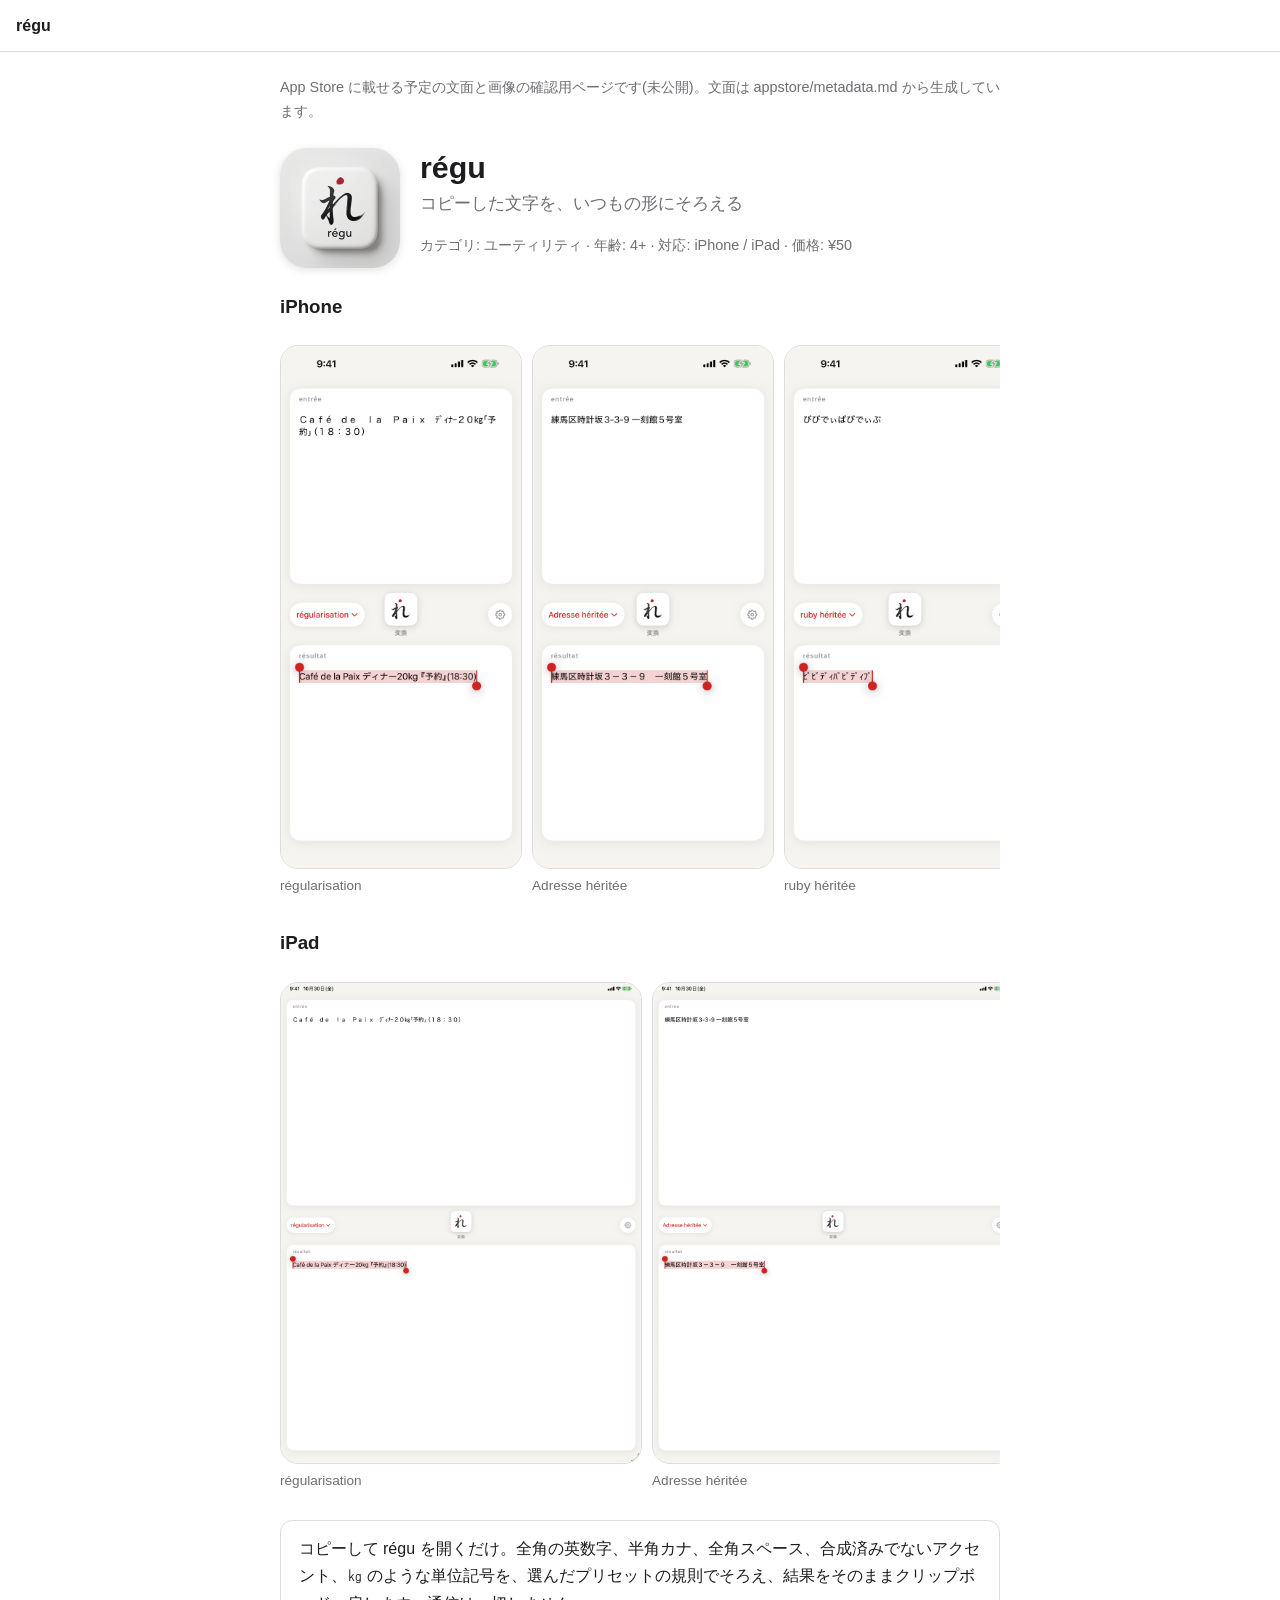
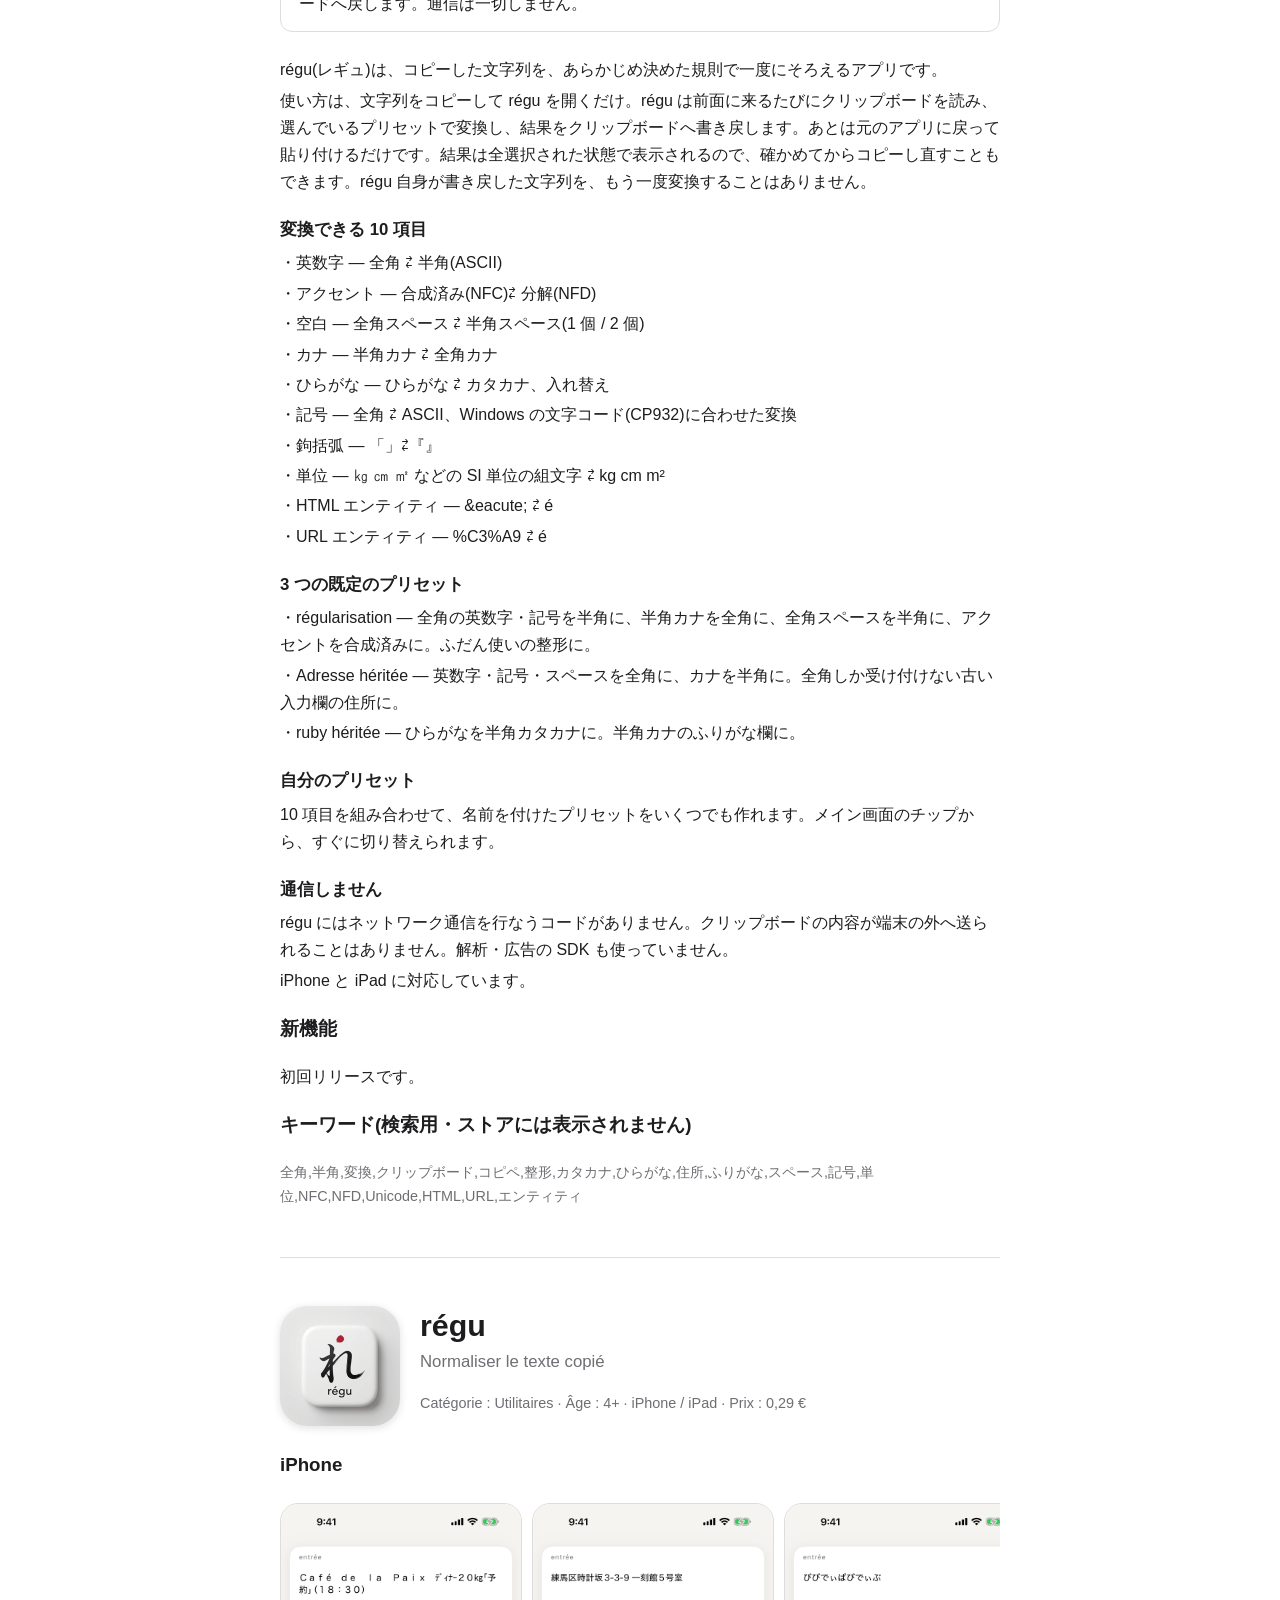
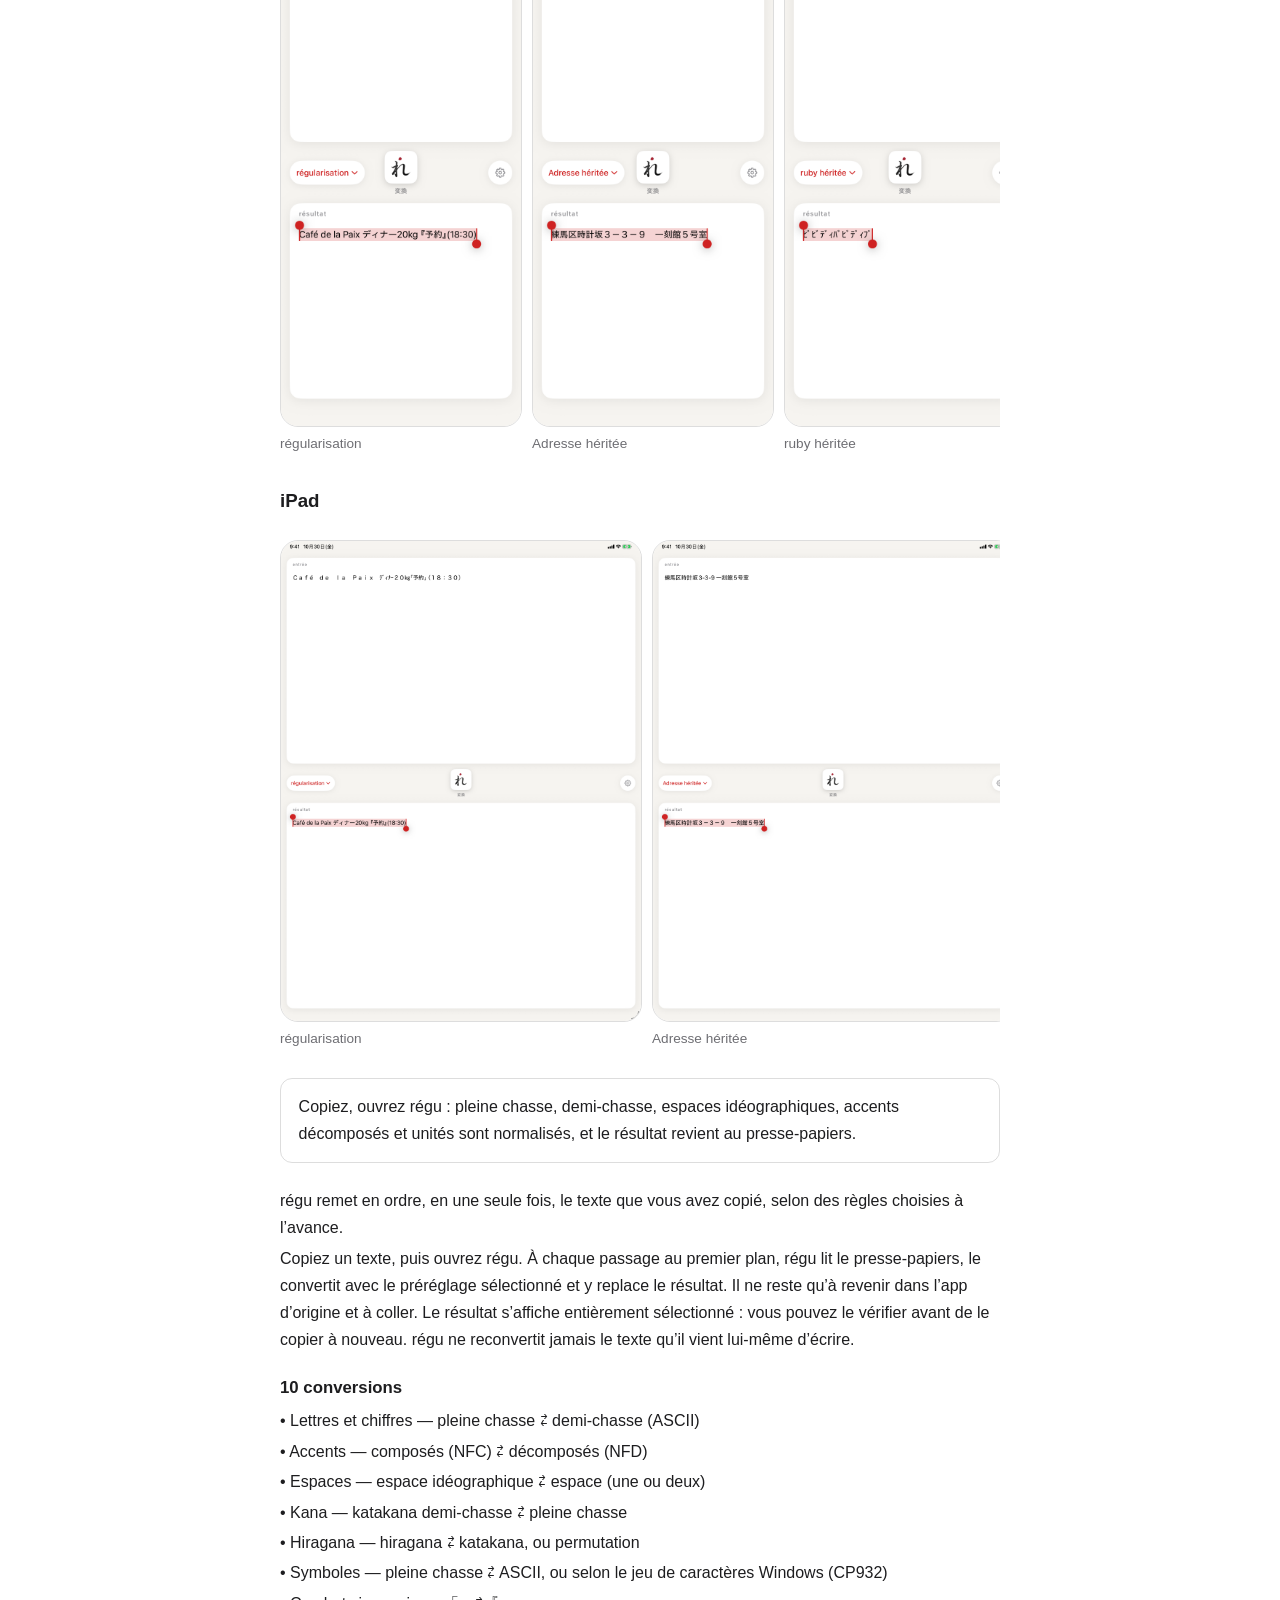
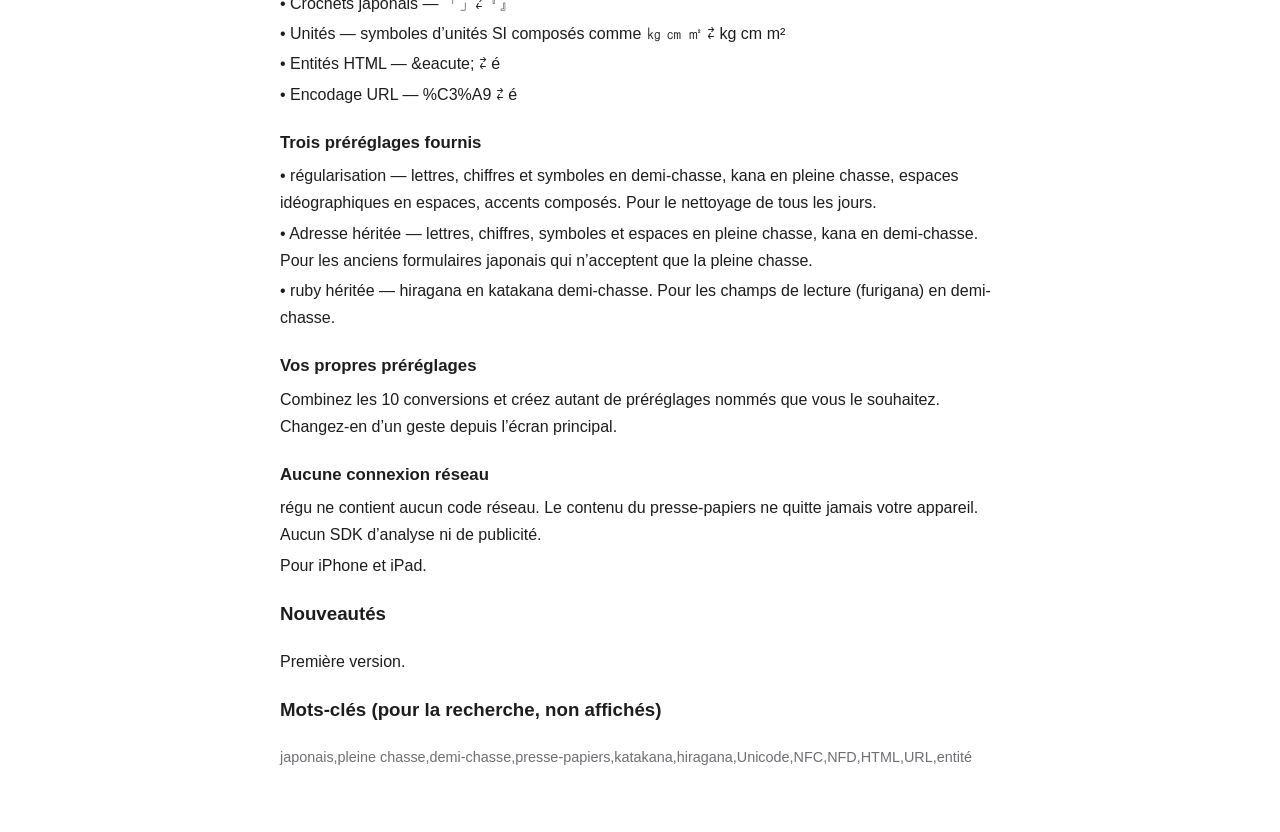
==== docs/store-preview/index.html @ 6fbc9549 "docs(appstore): App Store 提出用の文面・スクリーンショット・サポートとプライバシーのページ・掲載プレビューを足す Co-Authored-By: Claude Opus 5." ====
<!DOCTYPE html>
<html lang="ja">
<head>
<meta charset="utf-8">
<meta name="viewport" content="width=device-width, initial-scale=1">
<meta name="robots" content="noindex">
<title>régu ストア掲載プレビュー</title>
<link rel="stylesheet" href="../site.css">
<style>
  .store-head { display: flex; gap: 20px; align-items: flex-start; margin: 1.5rem 0 1rem; }
  .store-head img { width: 120px; height: 120px; border-radius: 27px; box-shadow: 0 2px 8px rgba(0, 0, 0, .12); flex: none; }
  .store-head h1 { margin: 0; font-size: 1.9rem; line-height: 1.3; }
  .store-head .sub { margin: .2rem 0 0; color: var(--muted); font-size: 1.05rem; }
  .promo { border: 1px solid color-mix(in srgb, var(--fg) 15%, transparent); border-radius: 12px; padding: .9rem 1.1rem; margin: 1rem 0 1.5rem; }
  .gallery { display: flex; gap: 12px; overflow-x: auto; padding: 4px 0 12px; scroll-snap-type: x mandatory; }
  .gallery figure { flex: 0 0 auto; margin: 0; scroll-snap-align: start; }
  .gallery figure.iphone { width: min(62vw, 240px); }
  .gallery figure.ipad { width: min(80vw, 360px); }
  .gallery img { width: 100%; height: auto; border-radius: 18px; border: 1px solid color-mix(in srgb, var(--fg) 15%, transparent); display: block; }
  .gallery figcaption { font-size: .85rem; color: var(--muted); margin-top: .3rem; }
  .desc h3 { margin: 1.3rem 0 .3rem; font-size: 1.05rem; }
  .desc p { margin: .2rem 0; }
  .meta { color: var(--muted); font-size: .9rem; }
</style>
</head>
<body>
<header>régu</header>
<main>
  <p class="meta">App Store に載せる予定の文面と画像の確認用ページです(未公開)。文面は appstore/metadata.md から生成しています。</p>
  <section lang="ja">
  <div class="store-head">
    <img src="icon.png" alt="">
    <div>
      <h1>régu</h1>
      <p class="sub">コピーした文字を、いつもの形にそろえる</p>
      <p class="meta">カテゴリ: ユーティリティ · 年齢: 4+ · 対応: iPhone / iPad · 価格: ¥50</p>
    </div>
  </div>
  <h3>iPhone</h3><div class="gallery"><figure class="iphone"><img src="01-regularisation-iphone.png" alt="régularisation" width="1320" height="2868" loading="lazy"><figcaption>régularisation</figcaption></figure><figure class="iphone"><img src="02-adresse-iphone.png" alt="Adresse héritée" width="1320" height="2868" loading="lazy"><figcaption>Adresse héritée</figcaption></figure><figure class="iphone"><img src="03-ruby-iphone.png" alt="ruby héritée" width="1320" height="2868" loading="lazy"><figcaption>ruby héritée</figcaption></figure><figure class="iphone"><img src="04-presets-iphone.png" alt="プリセットの一覧" width="1320" height="2868" loading="lazy"><figcaption>プリセットの一覧</figcaption></figure><figure class="iphone"><img src="05-editor-iphone.png" alt="プリセットの設定" width="1320" height="2868" loading="lazy"><figcaption>プリセットの設定</figcaption></figure></div>
  <h3>iPad</h3><div class="gallery"><figure class="ipad"><img src="01-regularisation-ipad.png" alt="régularisation" width="2064" height="2752" loading="lazy"><figcaption>régularisation</figcaption></figure><figure class="ipad"><img src="02-adresse-ipad.png" alt="Adresse héritée" width="2064" height="2752" loading="lazy"><figcaption>Adresse héritée</figcaption></figure><figure class="ipad"><img src="03-ruby-ipad.png" alt="ruby héritée" width="2064" height="2752" loading="lazy"><figcaption>ruby héritée</figcaption></figure><figure class="ipad"><img src="04-presets-ipad.png" alt="プリセットの一覧" width="2064" height="2752" loading="lazy"><figcaption>プリセットの一覧</figcaption></figure><figure class="ipad"><img src="05-editor-ipad.png" alt="プリセットの設定" width="2064" height="2752" loading="lazy"><figcaption>プリセットの設定</figcaption></figure></div>
  <div class="promo">コピーして régu を開くだけ。全角の英数字、半角カナ、全角スペース、合成済みでないアクセント、㎏ のような単位記号を、選んだプリセットの規則でそろえ、結果をそのままクリップボードへ戻します。通信は一切しません。</div>
  <div class="desc"><p>régu(レギュ)は、コピーした文字列を、あらかじめ決めた規則で一度にそろえるアプリです。</p><p>使い方は、文字列をコピーして régu を開くだけ。régu は前面に来るたびにクリップボードを読み、選んでいるプリセットで変換し、結果をクリップボードへ書き戻します。あとは元のアプリに戻って貼り付けるだけです。結果は全選択された状態で表示されるので、確かめてからコピーし直すこともできます。régu 自身が書き戻した文字列を、もう一度変換することはありません。</p><h3>変換できる 10 項目</h3><p>・英数字 — 全角 ⇄ 半角(ASCII)</p><p>・アクセント — 合成済み(NFC)⇄ 分解(NFD)</p><p>・空白 — 全角スペース ⇄ 半角スペース(1 個 / 2 個)</p><p>・カナ — 半角カナ ⇄ 全角カナ</p><p>・ひらがな — ひらがな ⇄ カタカナ、入れ替え</p><p>・記号 — 全角 ⇄ ASCII、Windows の文字コード(CP932)に合わせた変換</p><p>・鉤括弧 — 「」⇄『』</p><p>・単位 — ㎏ ㎝ ㎡ などの SI 単位の組文字 ⇄ kg cm m²</p><p>・HTML エンティティ — &amp;eacute; ⇄ é</p><p>・URL エンティティ — %C3%A9 ⇄ é</p><h3>3 つの既定のプリセット</h3><p>・régularisation — 全角の英数字・記号を半角に、半角カナを全角に、全角スペースを半角に、アクセントを合成済みに。ふだん使いの整形に。</p><p>・Adresse héritée — 英数字・記号・スペースを全角に、カナを半角に。全角しか受け付けない古い入力欄の住所に。</p><p>・ruby héritée — ひらがなを半角カタカナに。半角カナのふりがな欄に。</p><h3>自分のプリセット</h3><p>10 項目を組み合わせて、名前を付けたプリセットをいくつでも作れます。メイン画面のチップから、すぐに切り替えられます。</p><h3>通信しません</h3><p>régu にはネットワーク通信を行なうコードがありません。クリップボードの内容が端末の外へ送られることはありません。解析・広告の SDK も使っていません。</p><p>iPhone と iPad に対応しています。</p></div>
  <h3>新機能</h3>
  <p>初回リリースです。</p>
  <h3>キーワード(検索用・ストアには表示されません)</h3>
  <p class="meta">全角,半角,変換,クリップボード,コピペ,整形,カタカナ,ひらがな,住所,ふりがな,スペース,記号,単位,NFC,NFD,Unicode,HTML,URL,エンティティ</p>
</section>
  <hr>
  <section lang="fr">
  <div class="store-head">
    <img src="icon.png" alt="">
    <div>
      <h1>régu</h1>
      <p class="sub">Normaliser le texte copié</p>
      <p class="meta">Catégorie : Utilitaires · Âge : 4+ · iPhone / iPad · Prix : 0,29 €</p>
    </div>
  </div>
  <h3>iPhone</h3><div class="gallery"><figure class="iphone"><img src="01-regularisation-iphone.png" alt="régularisation" width="1320" height="2868" loading="lazy"><figcaption>régularisation</figcaption></figure><figure class="iphone"><img src="02-adresse-iphone.png" alt="Adresse héritée" width="1320" height="2868" loading="lazy"><figcaption>Adresse héritée</figcaption></figure><figure class="iphone"><img src="03-ruby-iphone.png" alt="ruby héritée" width="1320" height="2868" loading="lazy"><figcaption>ruby héritée</figcaption></figure><figure class="iphone"><img src="04-presets-iphone.png" alt="Liste des préréglages" width="1320" height="2868" loading="lazy"><figcaption>Liste des préréglages</figcaption></figure><figure class="iphone"><img src="05-editor-iphone.png" alt="Réglages d’un préréglage" width="1320" height="2868" loading="lazy"><figcaption>Réglages d’un préréglage</figcaption></figure></div>
  <h3>iPad</h3><div class="gallery"><figure class="ipad"><img src="01-regularisation-ipad.png" alt="régularisation" width="2064" height="2752" loading="lazy"><figcaption>régularisation</figcaption></figure><figure class="ipad"><img src="02-adresse-ipad.png" alt="Adresse héritée" width="2064" height="2752" loading="lazy"><figcaption>Adresse héritée</figcaption></figure><figure class="ipad"><img src="03-ruby-ipad.png" alt="ruby héritée" width="2064" height="2752" loading="lazy"><figcaption>ruby héritée</figcaption></figure><figure class="ipad"><img src="04-presets-ipad.png" alt="Liste des préréglages" width="2064" height="2752" loading="lazy"><figcaption>Liste des préréglages</figcaption></figure><figure class="ipad"><img src="05-editor-ipad.png" alt="Réglages d’un préréglage" width="2064" height="2752" loading="lazy"><figcaption>Réglages d’un préréglage</figcaption></figure></div>
  <div class="promo">Copiez, ouvrez régu : pleine chasse, demi-chasse, espaces idéographiques, accents décomposés et unités sont normalisés, et le résultat revient au presse-papiers.</div>
  <div class="desc"><p>régu remet en ordre, en une seule fois, le texte que vous avez copié, selon des règles choisies à l’avance.</p><p>Copiez un texte, puis ouvrez régu. À chaque passage au premier plan, régu lit le presse-papiers, le convertit avec le préréglage sélectionné et y replace le résultat. Il ne reste qu’à revenir dans l’app d’origine et à coller. Le résultat s’affiche entièrement sélectionné : vous pouvez le vérifier avant de le copier à nouveau. régu ne reconvertit jamais le texte qu’il vient lui-même d’écrire.</p><h3>10 conversions</h3><p>• Lettres et chiffres — pleine chasse ⇄ demi-chasse (ASCII)</p><p>• Accents — composés (NFC) ⇄ décomposés (NFD)</p><p>• Espaces — espace idéographique ⇄ espace (une ou deux)</p><p>• Kana — katakana demi-chasse ⇄ pleine chasse</p><p>• Hiragana — hiragana ⇄ katakana, ou permutation</p><p>• Symboles — pleine chasse ⇄ ASCII, ou selon le jeu de caractères Windows (CP932)</p><p>• Crochets japonais — 「」⇄『』</p><p>• Unités — symboles d’unités SI composés comme ㎏ ㎝ ㎡ ⇄ kg cm m²</p><p>• Entités HTML — &amp;eacute; ⇄ é</p><p>• Encodage URL — %C3%A9 ⇄ é</p><h3>Trois préréglages fournis</h3><p>• régularisation — lettres, chiffres et symboles en demi-chasse, kana en pleine chasse, espaces idéographiques en espaces, accents composés. Pour le nettoyage de tous les jours.</p><p>• Adresse héritée — lettres, chiffres, symboles et espaces en pleine chasse, kana en demi-chasse. Pour les anciens formulaires japonais qui n’acceptent que la pleine chasse.</p><p>• ruby héritée — hiragana en katakana demi-chasse. Pour les champs de lecture (furigana) en demi-chasse.</p><h3>Vos propres préréglages</h3><p>Combinez les 10 conversions et créez autant de préréglages nommés que vous le souhaitez. Changez-en d’un geste depuis l’écran principal.</p><h3>Aucune connexion réseau</h3><p>régu ne contient aucun code réseau. Le contenu du presse-papiers ne quitte jamais votre appareil. Aucun SDK d’analyse ni de publicité.</p><p>Pour iPhone et iPad.</p></div>
  <h3>Nouveautés</h3>
  <p>Première version.</p>
  <h3>Mots-clés (pour la recherche, non affichés)</h3>
  <p class="meta">japonais,pleine chasse,demi-chasse,presse-papiers,katakana,hiragana,Unicode,NFC,NFD,HTML,URL,entité</p>
</section>
</main>
</body>
</html>
---- docs/site.css ----
:root {
  color-scheme: light dark;
  --fg: #1d1d1f;
  --bg: #ffffff;
  --muted: #6e6e73;
  --link: #0066cc;
}
@media (prefers-color-scheme: dark) {
  :root {
    --fg: #f5f5f7;
    --bg: #1c1c1e;
    --muted: #a1a1a6;
    --link: #4da3ff;
  }
}
body {
  margin: 0;
  background: var(--bg);
  color: var(--fg);
  font: 16px/1.7 -apple-system, BlinkMacSystemFont, "Hiragino Sans", sans-serif;
}
header {
  padding: 12px 16px;
  border-bottom: 1px solid color-mix(in srgb, var(--fg) 15%, transparent);
  font-weight: 600;
}
main {
  max-width: 720px;
  margin: 0 auto;
  padding: 8px 16px 48px;
}
a {
  color: var(--link);
}
h1 {
  font-size: 1.6em;
}
h2 {
  font-size: 1.15em;
  margin-top: 1.6em;
}
dt {
  font-weight: 600;
}
dd {
  margin: 0 0 1em;
}
hr {
  margin: 48px 0;
  border: none;
  border-top: 1px solid color-mix(in srgb, var(--fg) 15%, transparent);
}
.date {
  color: var(--muted);
}
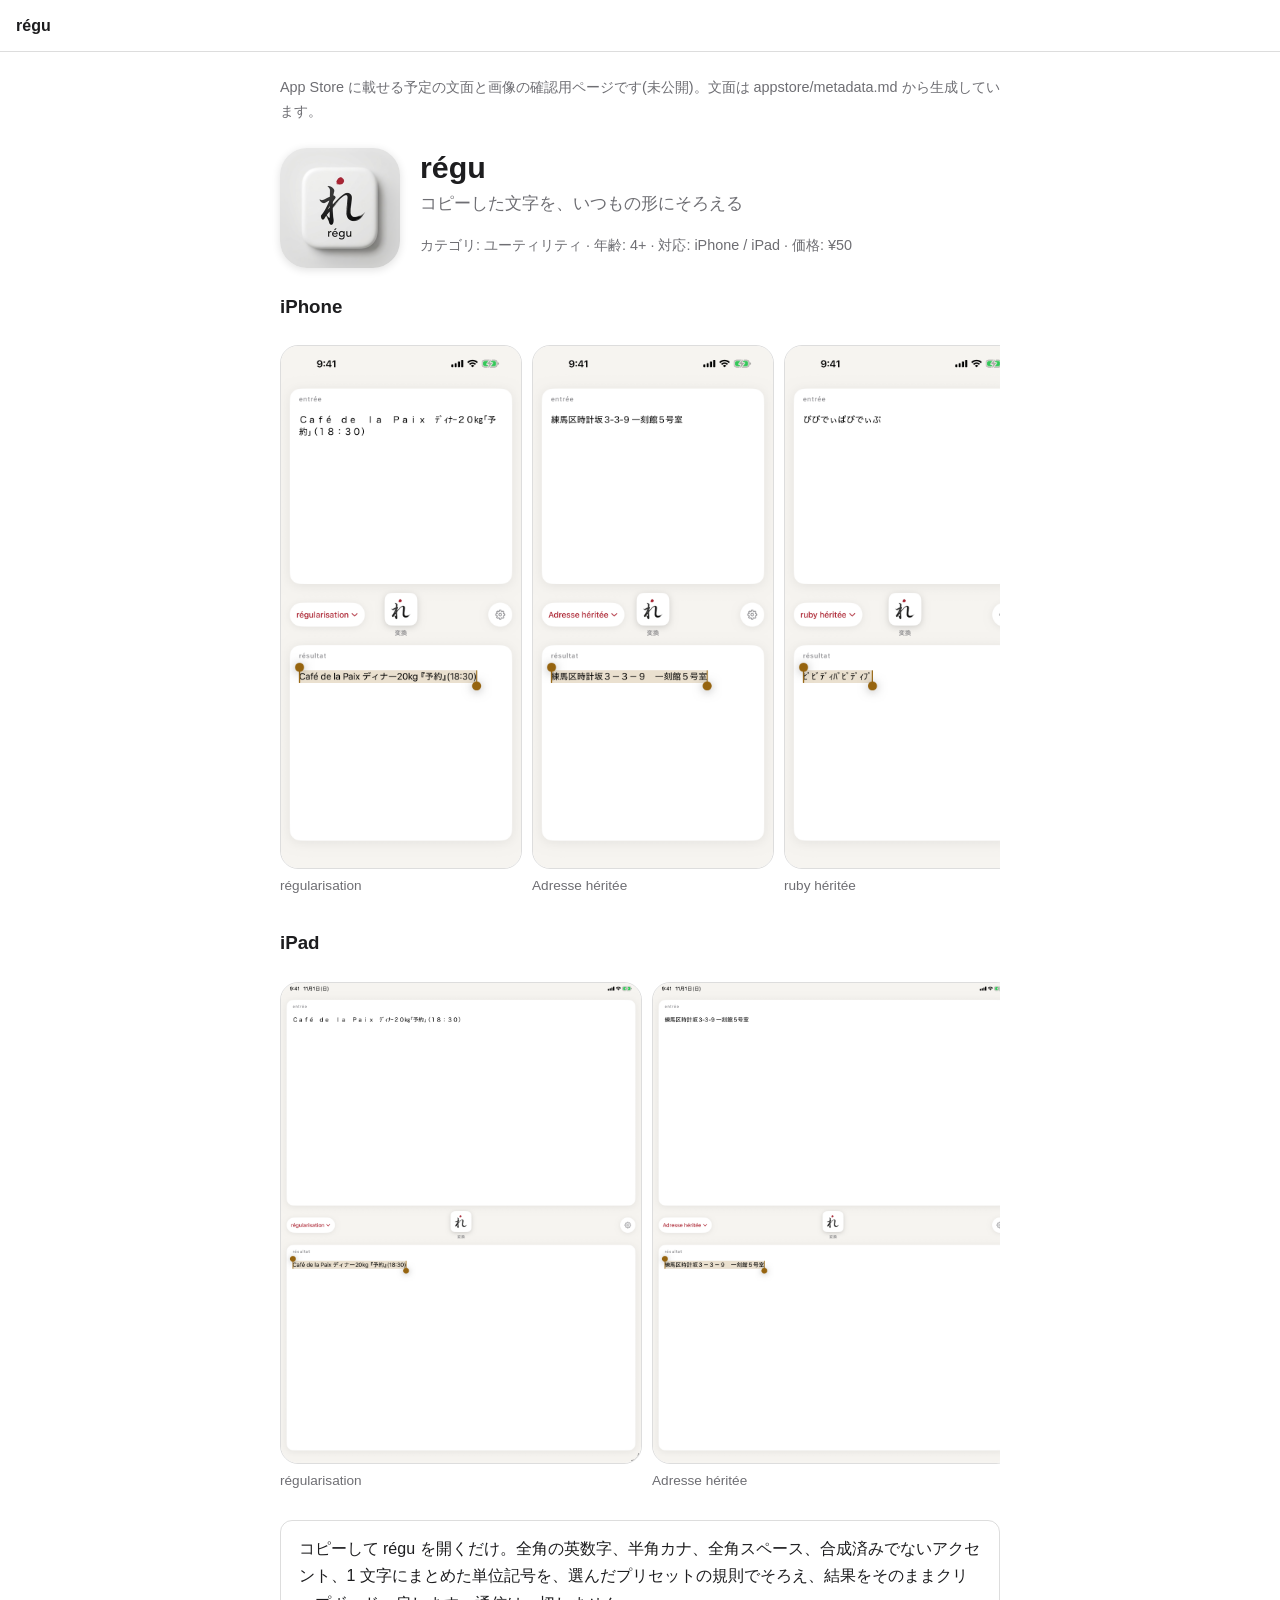
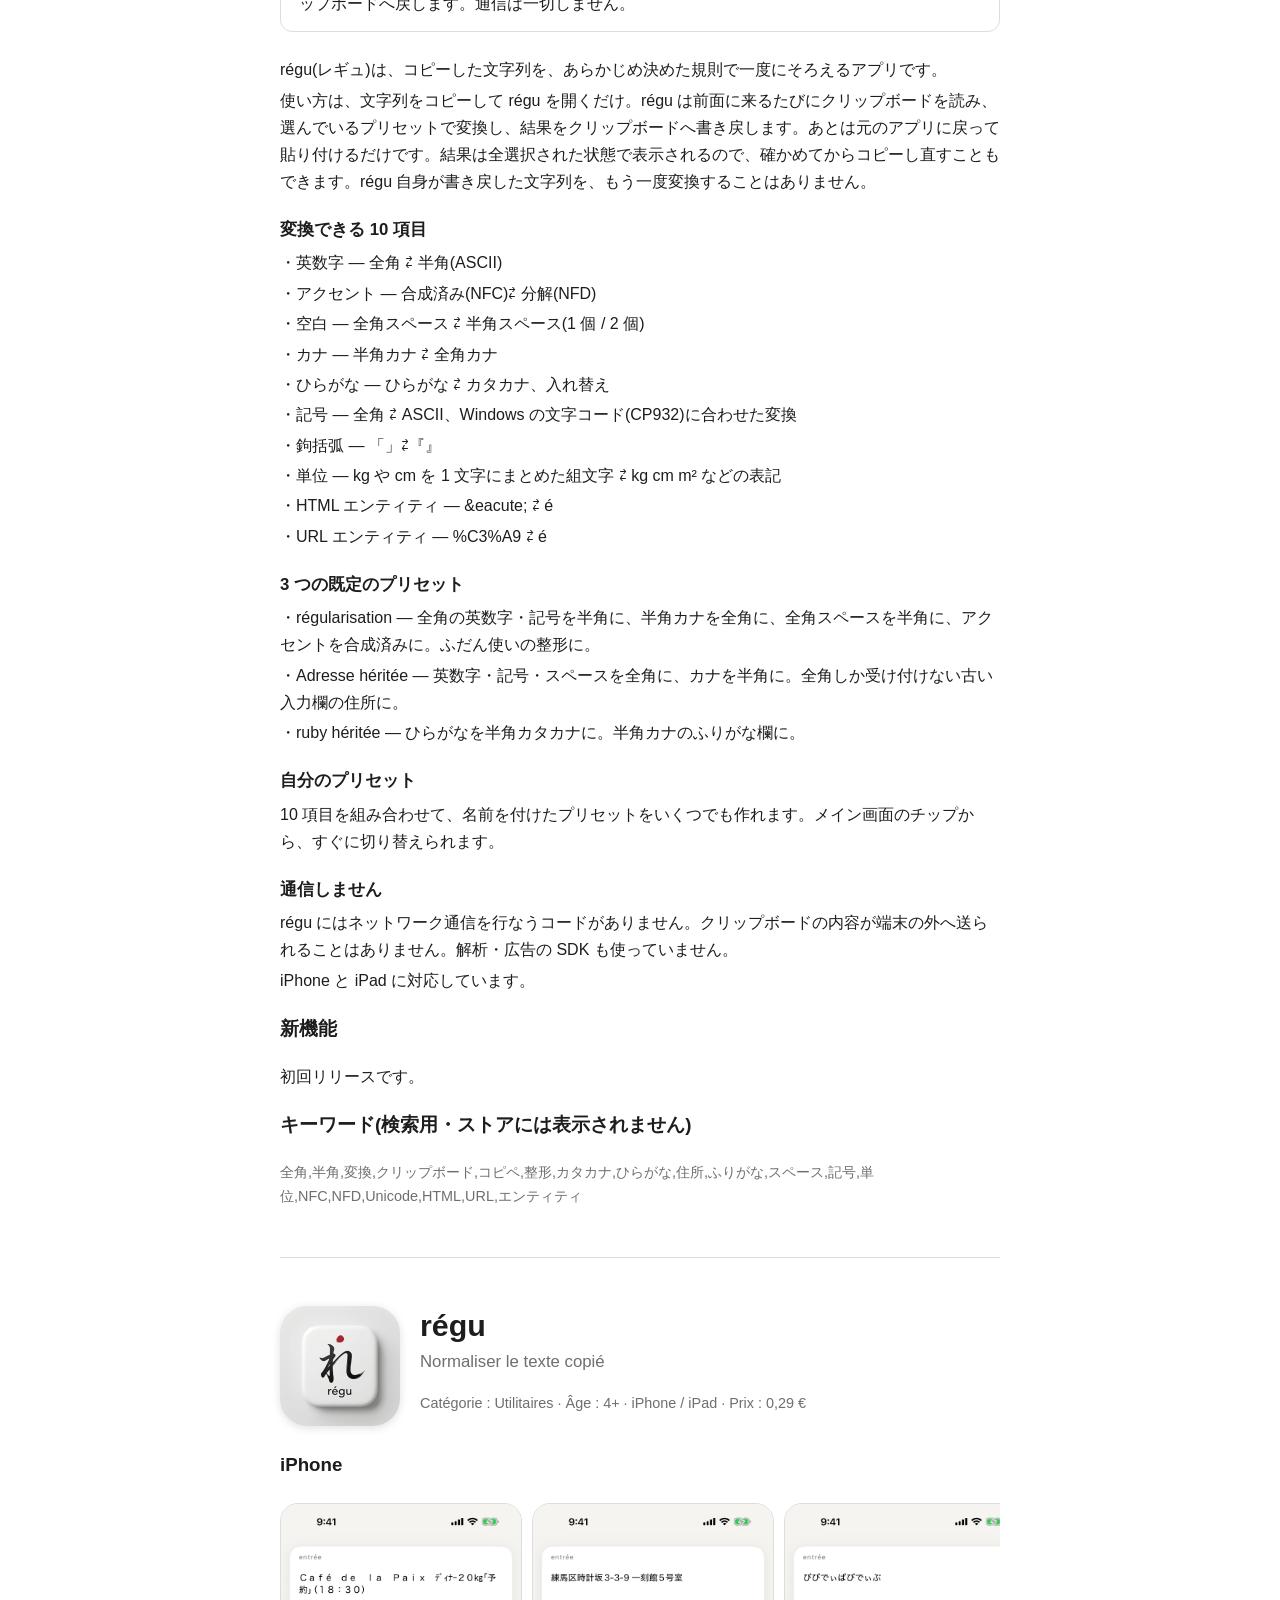
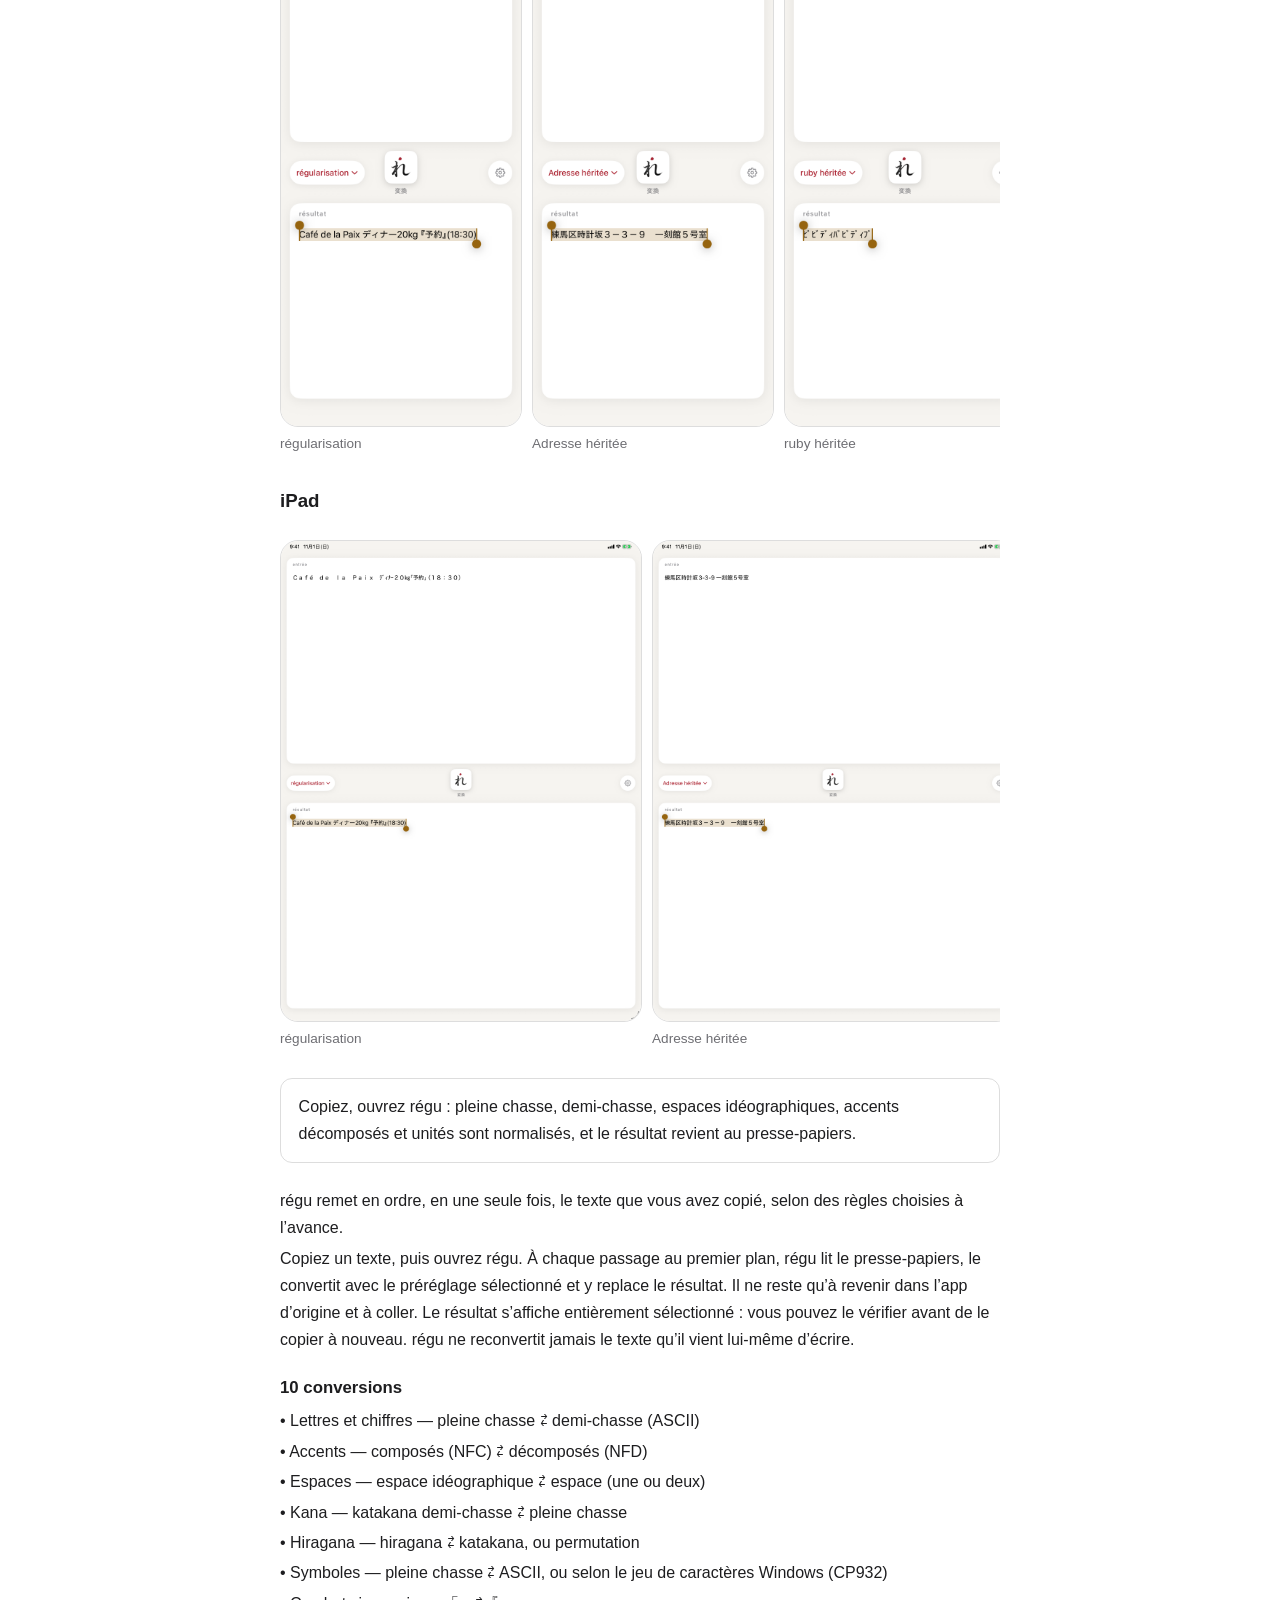
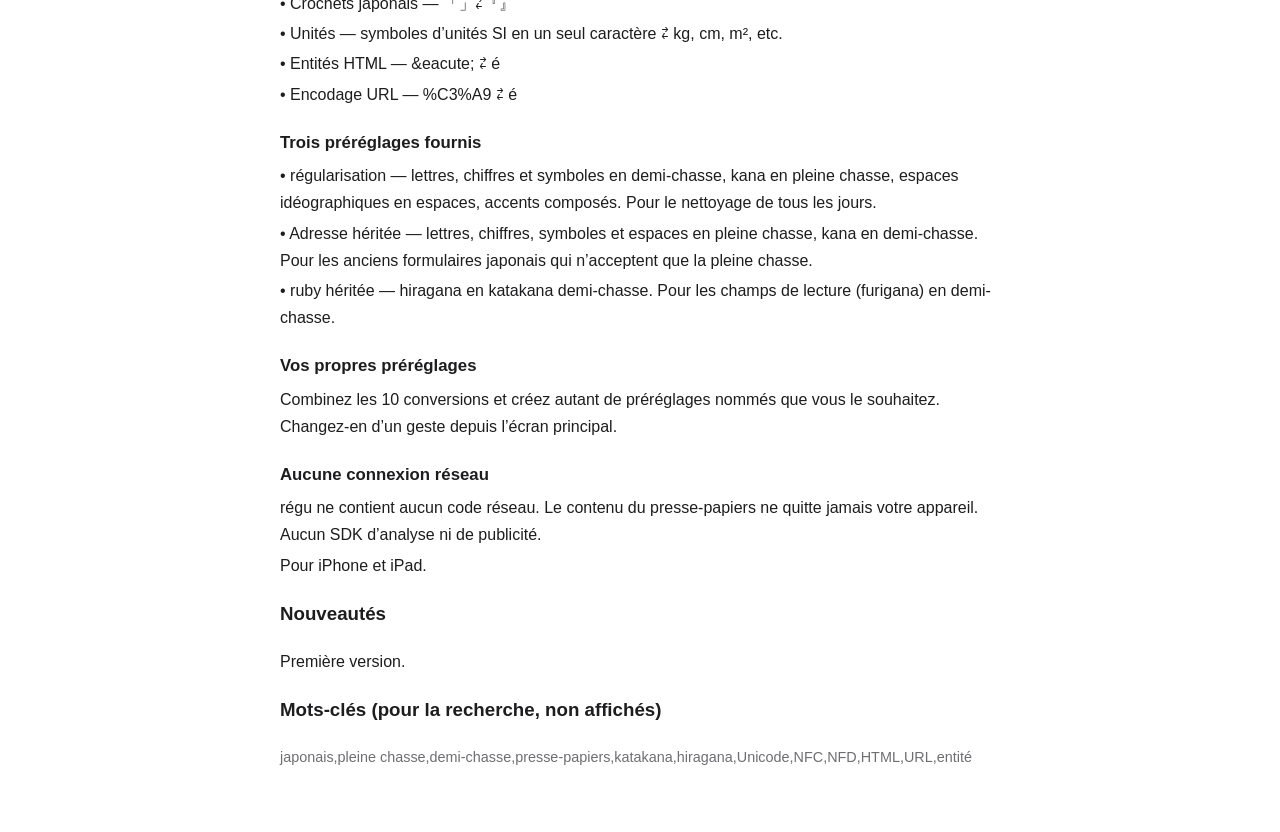
==== commit cd75c2cd: "docs(appstore): スクリーンショットを新しい色と「ここにcoller」で撮り直し、ストア掲載プレビューを作り直す Co-Authored-By: Claude Opus 5.5 <nor" ====
--- a/docs/store-preview/index.html
+++ b/docs/store-preview/index.html
@@ -38,8 +38,8 @@
   </div>
   <h3>iPhone</h3><div class="gallery"><figure class="iphone"><img src="01-regularisation-iphone.png" alt="régularisation" width="1320" height="2868" loading="lazy"><figcaption>régularisation</figcaption></figure><figure class="iphone"><img src="02-adresse-iphone.png" alt="Adresse héritée" width="1320" height="2868" loading="lazy"><figcaption>Adresse héritée</figcaption></figure><figure class="iphone"><img src="03-ruby-iphone.png" alt="ruby héritée" width="1320" height="2868" loading="lazy"><figcaption>ruby héritée</figcaption></figure><figure class="iphone"><img src="04-presets-iphone.png" alt="プリセットの一覧" width="1320" height="2868" loading="lazy"><figcaption>プリセットの一覧</figcaption></figure><figure class="iphone"><img src="05-editor-iphone.png" alt="プリセットの設定" width="1320" height="2868" loading="lazy"><figcaption>プリセットの設定</figcaption></figure></div>
   <h3>iPad</h3><div class="gallery"><figure class="ipad"><img src="01-regularisation-ipad.png" alt="régularisation" width="2064" height="2752" loading="lazy"><figcaption>régularisation</figcaption></figure><figure class="ipad"><img src="02-adresse-ipad.png" alt="Adresse héritée" width="2064" height="2752" loading="lazy"><figcaption>Adresse héritée</figcaption></figure><figure class="ipad"><img src="03-ruby-ipad.png" alt="ruby héritée" width="2064" height="2752" loading="lazy"><figcaption>ruby héritée</figcaption></figure><figure class="ipad"><img src="04-presets-ipad.png" alt="プリセットの一覧" width="2064" height="2752" loading="lazy"><figcaption>プリセットの一覧</figcaption></figure><figure class="ipad"><img src="05-editor-ipad.png" alt="プリセットの設定" width="2064" height="2752" loading="lazy"><figcaption>プリセットの設定</figcaption></figure></div>
-  <div class="promo">コピーして régu を開くだけ。全角の英数字、半角カナ、全角スペース、合成済みでないアクセント、㎏ のような単位記号を、選んだプリセットの規則でそろえ、結果をそのままクリップボードへ戻します。通信は一切しません。</div>
-  <div class="desc"><p>régu(レギュ)は、コピーした文字列を、あらかじめ決めた規則で一度にそろえるアプリです。</p><p>使い方は、文字列をコピーして régu を開くだけ。régu は前面に来るたびにクリップボードを読み、選んでいるプリセットで変換し、結果をクリップボードへ書き戻します。あとは元のアプリに戻って貼り付けるだけです。結果は全選択された状態で表示されるので、確かめてからコピーし直すこともできます。régu 自身が書き戻した文字列を、もう一度変換することはありません。</p><h3>変換できる 10 項目</h3><p>・英数字 — 全角 ⇄ 半角(ASCII)</p><p>・アクセント — 合成済み(NFC)⇄ 分解(NFD)</p><p>・空白 — 全角スペース ⇄ 半角スペース(1 個 / 2 個)</p><p>・カナ — 半角カナ ⇄ 全角カナ</p><p>・ひらがな — ひらがな ⇄ カタカナ、入れ替え</p><p>・記号 — 全角 ⇄ ASCII、Windows の文字コード(CP932)に合わせた変換</p><p>・鉤括弧 — 「」⇄『』</p><p>・単位 — ㎏ ㎝ ㎡ などの SI 単位の組文字 ⇄ kg cm m²</p><p>・HTML エンティティ — &amp;eacute; ⇄ é</p><p>・URL エンティティ — %C3%A9 ⇄ é</p><h3>3 つの既定のプリセット</h3><p>・régularisation — 全角の英数字・記号を半角に、半角カナを全角に、全角スペースを半角に、アクセントを合成済みに。ふだん使いの整形に。</p><p>・Adresse héritée — 英数字・記号・スペースを全角に、カナを半角に。全角しか受け付けない古い入力欄の住所に。</p><p>・ruby héritée — ひらがなを半角カタカナに。半角カナのふりがな欄に。</p><h3>自分のプリセット</h3><p>10 項目を組み合わせて、名前を付けたプリセットをいくつでも作れます。メイン画面のチップから、すぐに切り替えられます。</p><h3>通信しません</h3><p>régu にはネットワーク通信を行なうコードがありません。クリップボードの内容が端末の外へ送られることはありません。解析・広告の SDK も使っていません。</p><p>iPhone と iPad に対応しています。</p></div>
+  <div class="promo">コピーして régu を開くだけ。全角の英数字、半角カナ、全角スペース、合成済みでないアクセント、1 文字にまとめた単位記号を、選んだプリセットの規則でそろえ、結果をそのままクリップボードへ戻します。通信は一切しません。</div>
+  <div class="desc"><p>régu(レギュ)は、コピーした文字列を、あらかじめ決めた規則で一度にそろえるアプリです。</p><p>使い方は、文字列をコピーして régu を開くだけ。régu は前面に来るたびにクリップボードを読み、選んでいるプリセットで変換し、結果をクリップボードへ書き戻します。あとは元のアプリに戻って貼り付けるだけです。結果は全選択された状態で表示されるので、確かめてからコピーし直すこともできます。régu 自身が書き戻した文字列を、もう一度変換することはありません。</p><h3>変換できる 10 項目</h3><p>・英数字 — 全角 ⇄ 半角(ASCII)</p><p>・アクセント — 合成済み(NFC)⇄ 分解(NFD)</p><p>・空白 — 全角スペース ⇄ 半角スペース(1 個 / 2 個)</p><p>・カナ — 半角カナ ⇄ 全角カナ</p><p>・ひらがな — ひらがな ⇄ カタカナ、入れ替え</p><p>・記号 — 全角 ⇄ ASCII、Windows の文字コード(CP932)に合わせた変換</p><p>・鉤括弧 — 「」⇄『』</p><p>・単位 — kg や cm を 1 文字にまとめた組文字 ⇄ kg cm m² などの表記</p><p>・HTML エンティティ — &amp;eacute; ⇄ é</p><p>・URL エンティティ — %C3%A9 ⇄ é</p><h3>3 つの既定のプリセット</h3><p>・régularisation — 全角の英数字・記号を半角に、半角カナを全角に、全角スペースを半角に、アクセントを合成済みに。ふだん使いの整形に。</p><p>・Adresse héritée — 英数字・記号・スペースを全角に、カナを半角に。全角しか受け付けない古い入力欄の住所に。</p><p>・ruby héritée — ひらがなを半角カタカナに。半角カナのふりがな欄に。</p><h3>自分のプリセット</h3><p>10 項目を組み合わせて、名前を付けたプリセットをいくつでも作れます。メイン画面のチップから、すぐに切り替えられます。</p><h3>通信しません</h3><p>régu にはネットワーク通信を行なうコードがありません。クリップボードの内容が端末の外へ送られることはありません。解析・広告の SDK も使っていません。</p><p>iPhone と iPad に対応しています。</p></div>
   <h3>新機能</h3>
   <p>初回リリースです。</p>
   <h3>キーワード(検索用・ストアには表示されません)</h3>
@@ -58,7 +58,7 @@
   <h3>iPhone</h3><div class="gallery"><figure class="iphone"><img src="01-regularisation-iphone.png" alt="régularisation" width="1320" height="2868" loading="lazy"><figcaption>régularisation</figcaption></figure><figure class="iphone"><img src="02-adresse-iphone.png" alt="Adresse héritée" width="1320" height="2868" loading="lazy"><figcaption>Adresse héritée</figcaption></figure><figure class="iphone"><img src="03-ruby-iphone.png" alt="ruby héritée" width="1320" height="2868" loading="lazy"><figcaption>ruby héritée</figcaption></figure><figure class="iphone"><img src="04-presets-iphone.png" alt="Liste des préréglages" width="1320" height="2868" loading="lazy"><figcaption>Liste des préréglages</figcaption></figure><figure class="iphone"><img src="05-editor-iphone.png" alt="Réglages d’un préréglage" width="1320" height="2868" loading="lazy"><figcaption>Réglages d’un préréglage</figcaption></figure></div>
   <h3>iPad</h3><div class="gallery"><figure class="ipad"><img src="01-regularisation-ipad.png" alt="régularisation" width="2064" height="2752" loading="lazy"><figcaption>régularisation</figcaption></figure><figure class="ipad"><img src="02-adresse-ipad.png" alt="Adresse héritée" width="2064" height="2752" loading="lazy"><figcaption>Adresse héritée</figcaption></figure><figure class="ipad"><img src="03-ruby-ipad.png" alt="ruby héritée" width="2064" height="2752" loading="lazy"><figcaption>ruby héritée</figcaption></figure><figure class="ipad"><img src="04-presets-ipad.png" alt="Liste des préréglages" width="2064" height="2752" loading="lazy"><figcaption>Liste des préréglages</figcaption></figure><figure class="ipad"><img src="05-editor-ipad.png" alt="Réglages d’un préréglage" width="2064" height="2752" loading="lazy"><figcaption>Réglages d’un préréglage</figcaption></figure></div>
   <div class="promo">Copiez, ouvrez régu : pleine chasse, demi-chasse, espaces idéographiques, accents décomposés et unités sont normalisés, et le résultat revient au presse-papiers.</div>
-  <div class="desc"><p>régu remet en ordre, en une seule fois, le texte que vous avez copié, selon des règles choisies à l’avance.</p><p>Copiez un texte, puis ouvrez régu. À chaque passage au premier plan, régu lit le presse-papiers, le convertit avec le préréglage sélectionné et y replace le résultat. Il ne reste qu’à revenir dans l’app d’origine et à coller. Le résultat s’affiche entièrement sélectionné : vous pouvez le vérifier avant de le copier à nouveau. régu ne reconvertit jamais le texte qu’il vient lui-même d’écrire.</p><h3>10 conversions</h3><p>• Lettres et chiffres — pleine chasse ⇄ demi-chasse (ASCII)</p><p>• Accents — composés (NFC) ⇄ décomposés (NFD)</p><p>• Espaces — espace idéographique ⇄ espace (une ou deux)</p><p>• Kana — katakana demi-chasse ⇄ pleine chasse</p><p>• Hiragana — hiragana ⇄ katakana, ou permutation</p><p>• Symboles — pleine chasse ⇄ ASCII, ou selon le jeu de caractères Windows (CP932)</p><p>• Crochets japonais — 「」⇄『』</p><p>• Unités — symboles d’unités SI composés comme ㎏ ㎝ ㎡ ⇄ kg cm m²</p><p>• Entités HTML — &amp;eacute; ⇄ é</p><p>• Encodage URL — %C3%A9 ⇄ é</p><h3>Trois préréglages fournis</h3><p>• régularisation — lettres, chiffres et symboles en demi-chasse, kana en pleine chasse, espaces idéographiques en espaces, accents composés. Pour le nettoyage de tous les jours.</p><p>• Adresse héritée — lettres, chiffres, symboles et espaces en pleine chasse, kana en demi-chasse. Pour les anciens formulaires japonais qui n’acceptent que la pleine chasse.</p><p>• ruby héritée — hiragana en katakana demi-chasse. Pour les champs de lecture (furigana) en demi-chasse.</p><h3>Vos propres préréglages</h3><p>Combinez les 10 conversions et créez autant de préréglages nommés que vous le souhaitez. Changez-en d’un geste depuis l’écran principal.</p><h3>Aucune connexion réseau</h3><p>régu ne contient aucun code réseau. Le contenu du presse-papiers ne quitte jamais votre appareil. Aucun SDK d’analyse ni de publicité.</p><p>Pour iPhone et iPad.</p></div>
+  <div class="desc"><p>régu remet en ordre, en une seule fois, le texte que vous avez copié, selon des règles choisies à l’avance.</p><p>Copiez un texte, puis ouvrez régu. À chaque passage au premier plan, régu lit le presse-papiers, le convertit avec le préréglage sélectionné et y replace le résultat. Il ne reste qu’à revenir dans l’app d’origine et à coller. Le résultat s’affiche entièrement sélectionné : vous pouvez le vérifier avant de le copier à nouveau. régu ne reconvertit jamais le texte qu’il vient lui-même d’écrire.</p><h3>10 conversions</h3><p>• Lettres et chiffres — pleine chasse ⇄ demi-chasse (ASCII)</p><p>• Accents — composés (NFC) ⇄ décomposés (NFD)</p><p>• Espaces — espace idéographique ⇄ espace (une ou deux)</p><p>• Kana — katakana demi-chasse ⇄ pleine chasse</p><p>• Hiragana — hiragana ⇄ katakana, ou permutation</p><p>• Symboles — pleine chasse ⇄ ASCII, ou selon le jeu de caractères Windows (CP932)</p><p>• Crochets japonais — 「」⇄『』</p><p>• Unités — symboles d’unités SI en un seul caractère ⇄ kg, cm, m², etc.</p><p>• Entités HTML — &amp;eacute; ⇄ é</p><p>• Encodage URL — %C3%A9 ⇄ é</p><h3>Trois préréglages fournis</h3><p>• régularisation — lettres, chiffres et symboles en demi-chasse, kana en pleine chasse, espaces idéographiques en espaces, accents composés. Pour le nettoyage de tous les jours.</p><p>• Adresse héritée — lettres, chiffres, symboles et espaces en pleine chasse, kana en demi-chasse. Pour les anciens formulaires japonais qui n’acceptent que la pleine chasse.</p><p>• ruby héritée — hiragana en katakana demi-chasse. Pour les champs de lecture (furigana) en demi-chasse.</p><h3>Vos propres préréglages</h3><p>Combinez les 10 conversions et créez autant de préréglages nommés que vous le souhaitez. Changez-en d’un geste depuis l’écran principal.</p><h3>Aucune connexion réseau</h3><p>régu ne contient aucun code réseau. Le contenu du presse-papiers ne quitte jamais votre appareil. Aucun SDK d’analyse ni de publicité.</p><p>Pour iPhone et iPad.</p></div>
   <h3>Nouveautés</h3>
   <p>Première version.</p>
   <h3>Mots-clés (pour la recherche, non affichés)</h3>
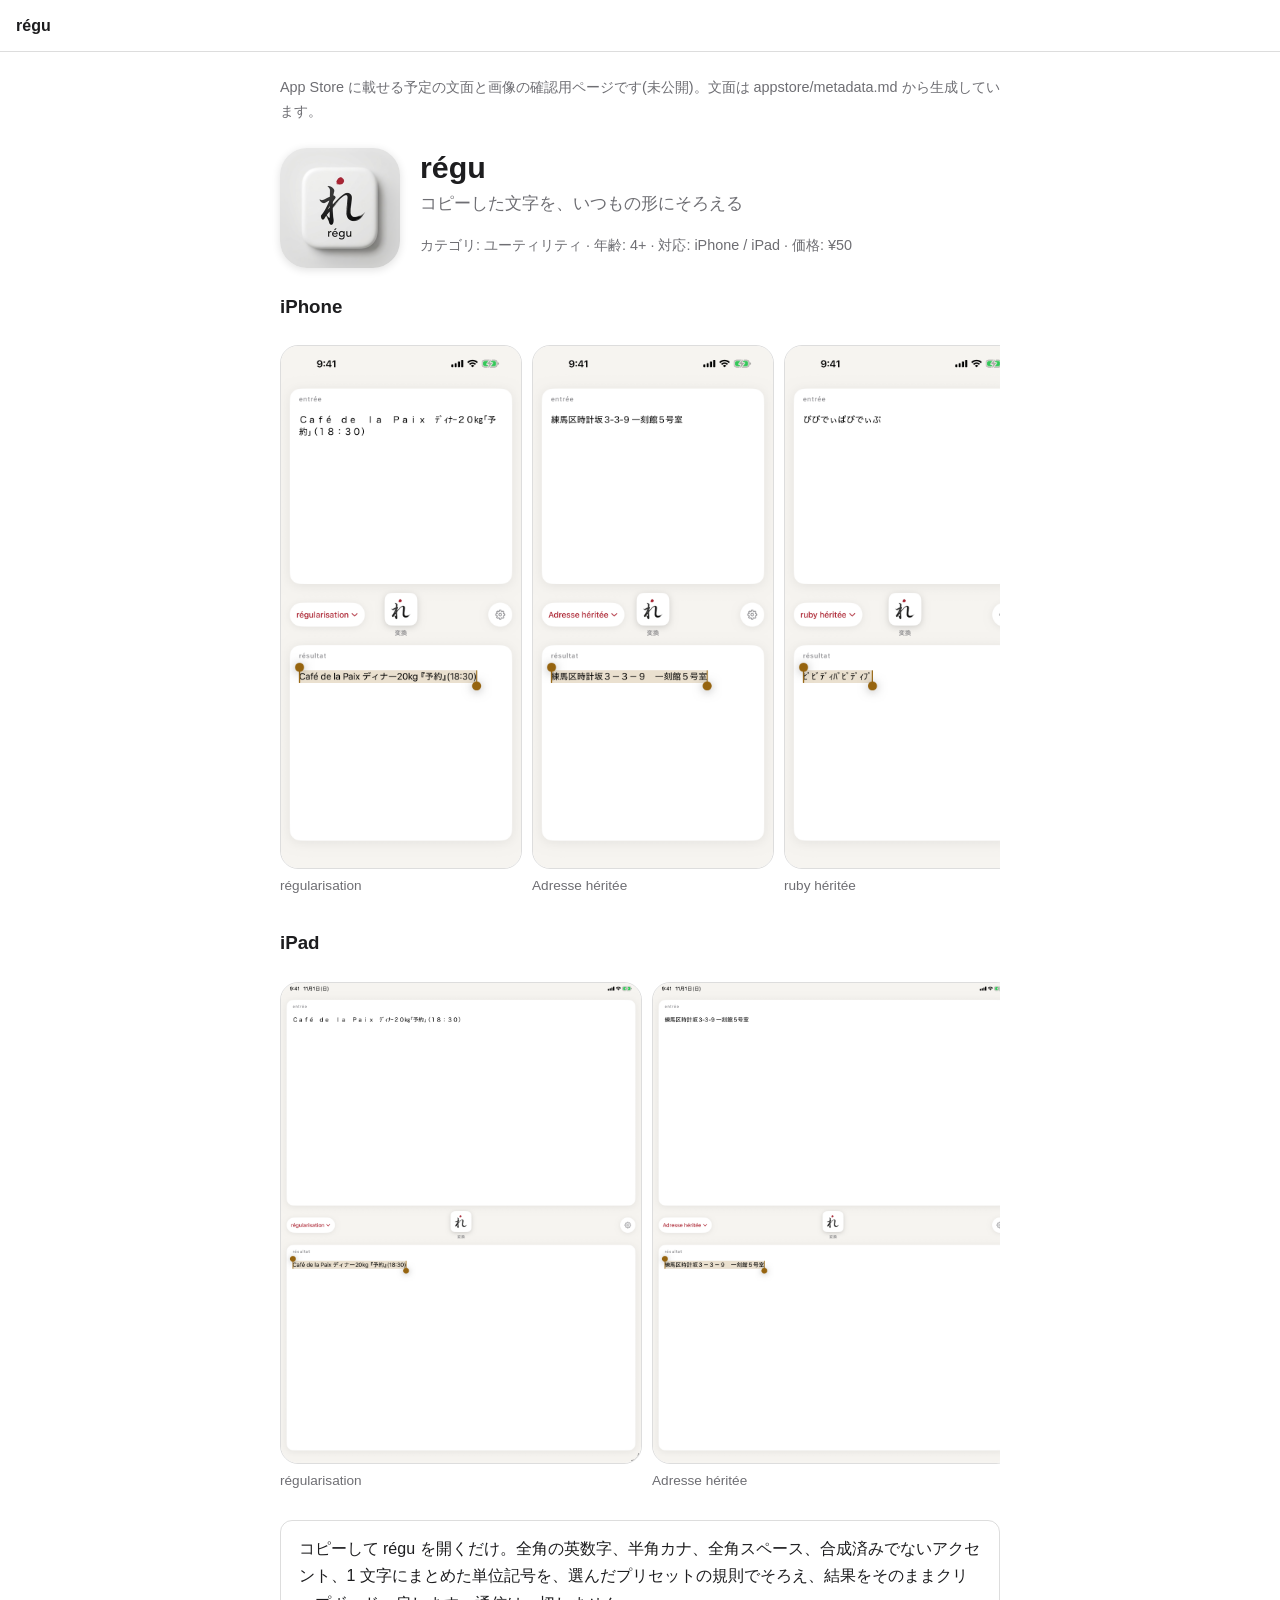
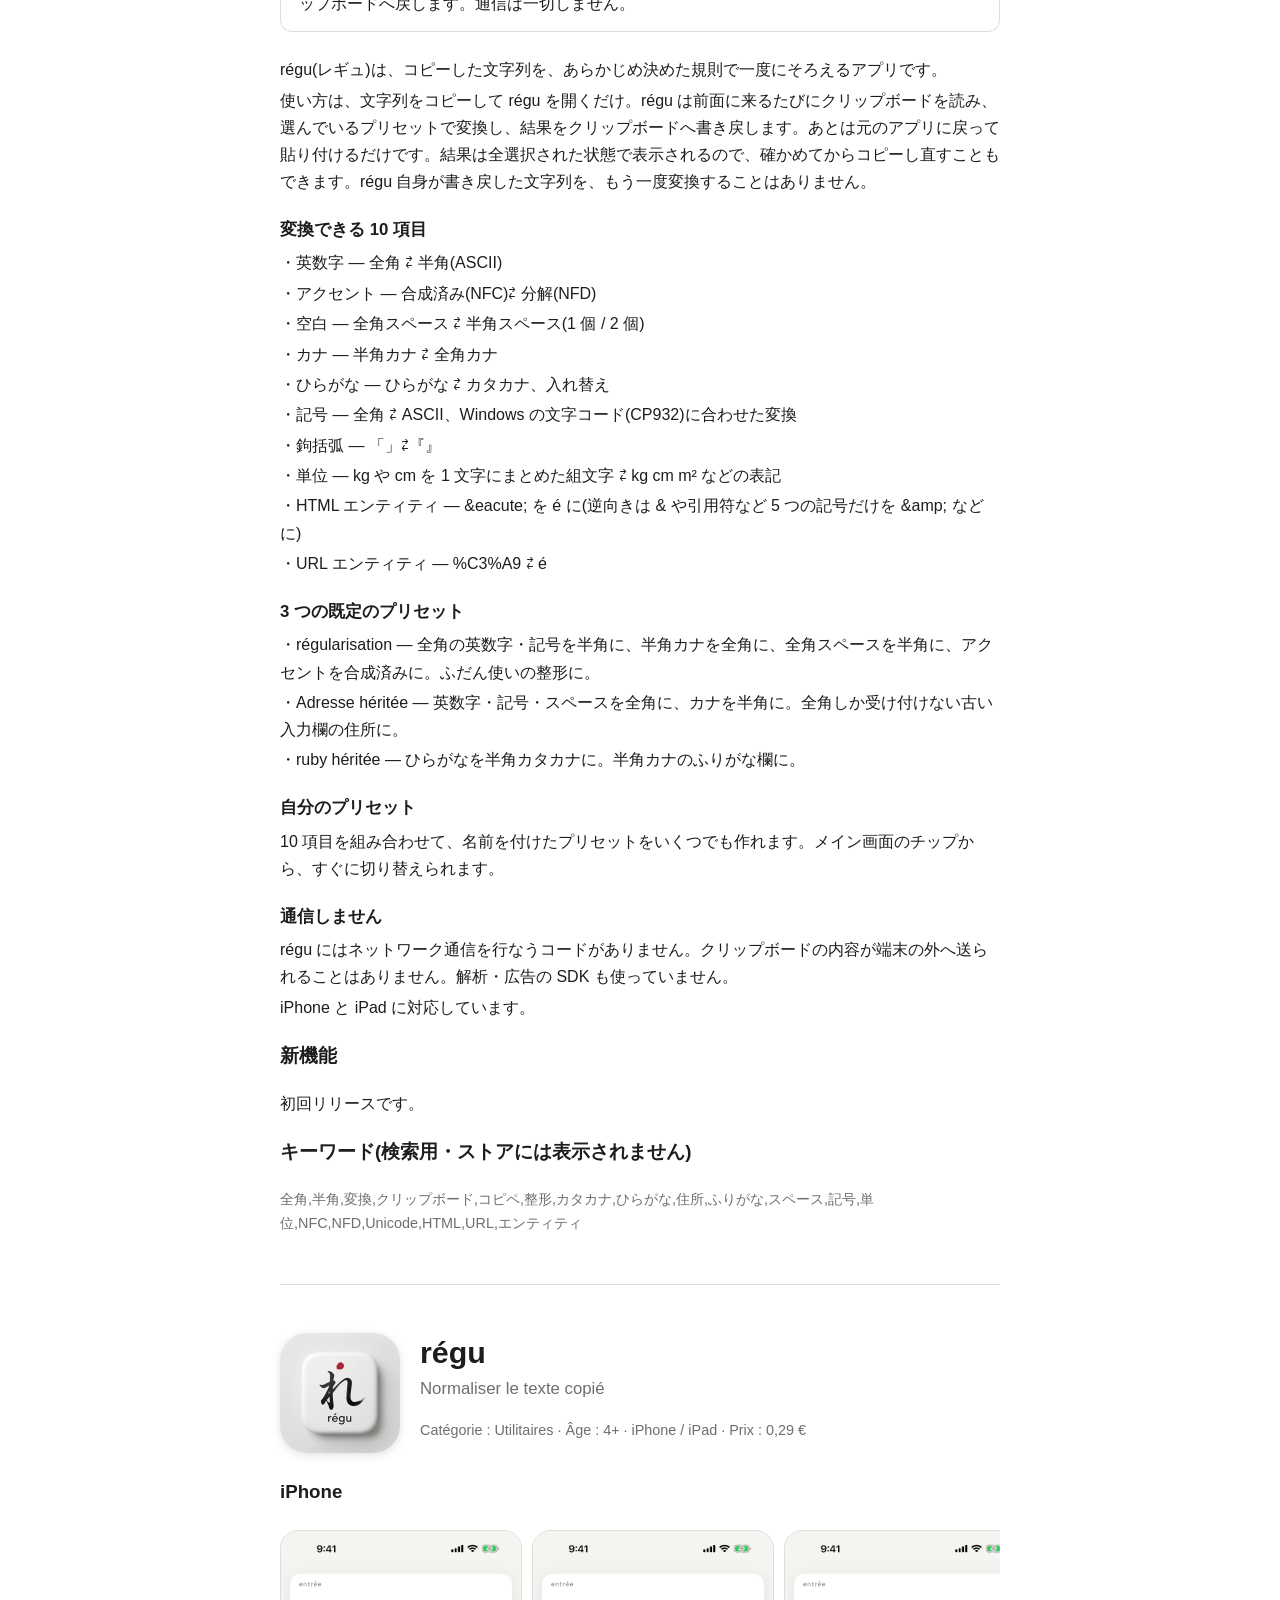
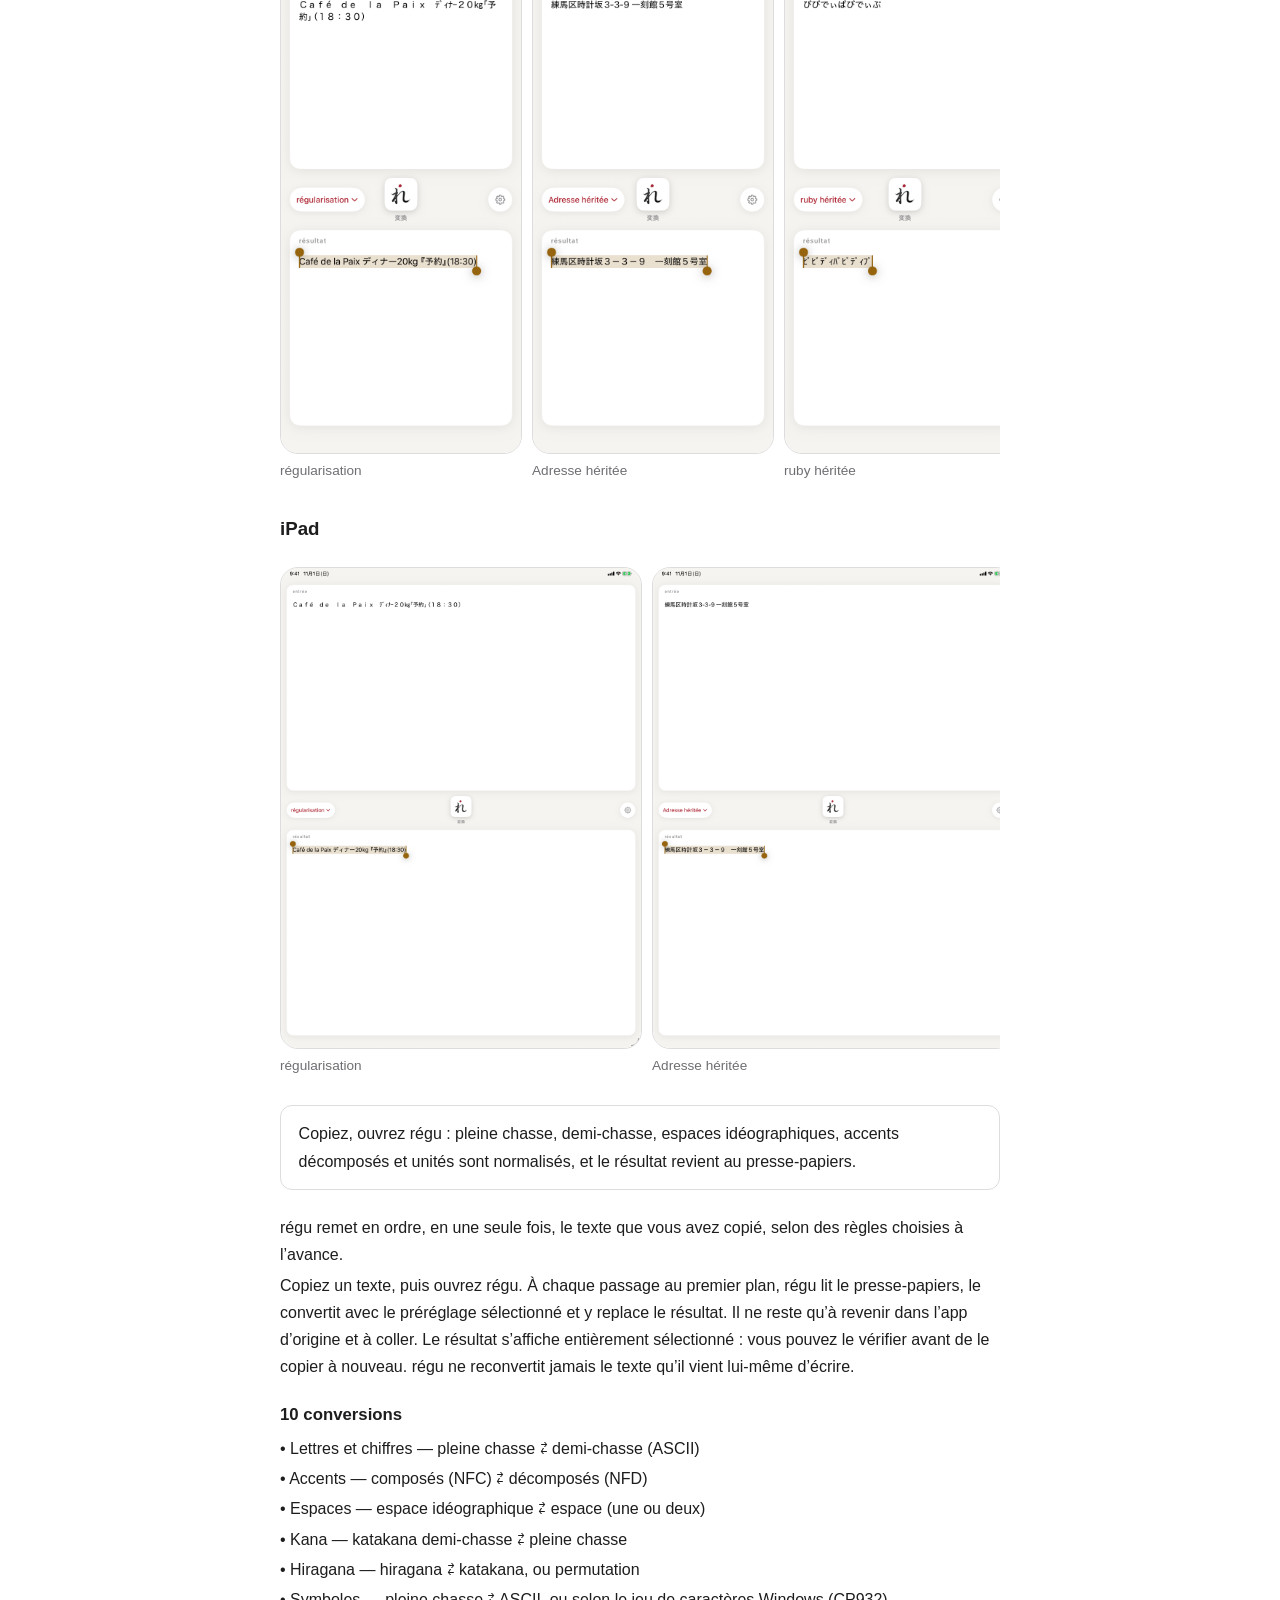
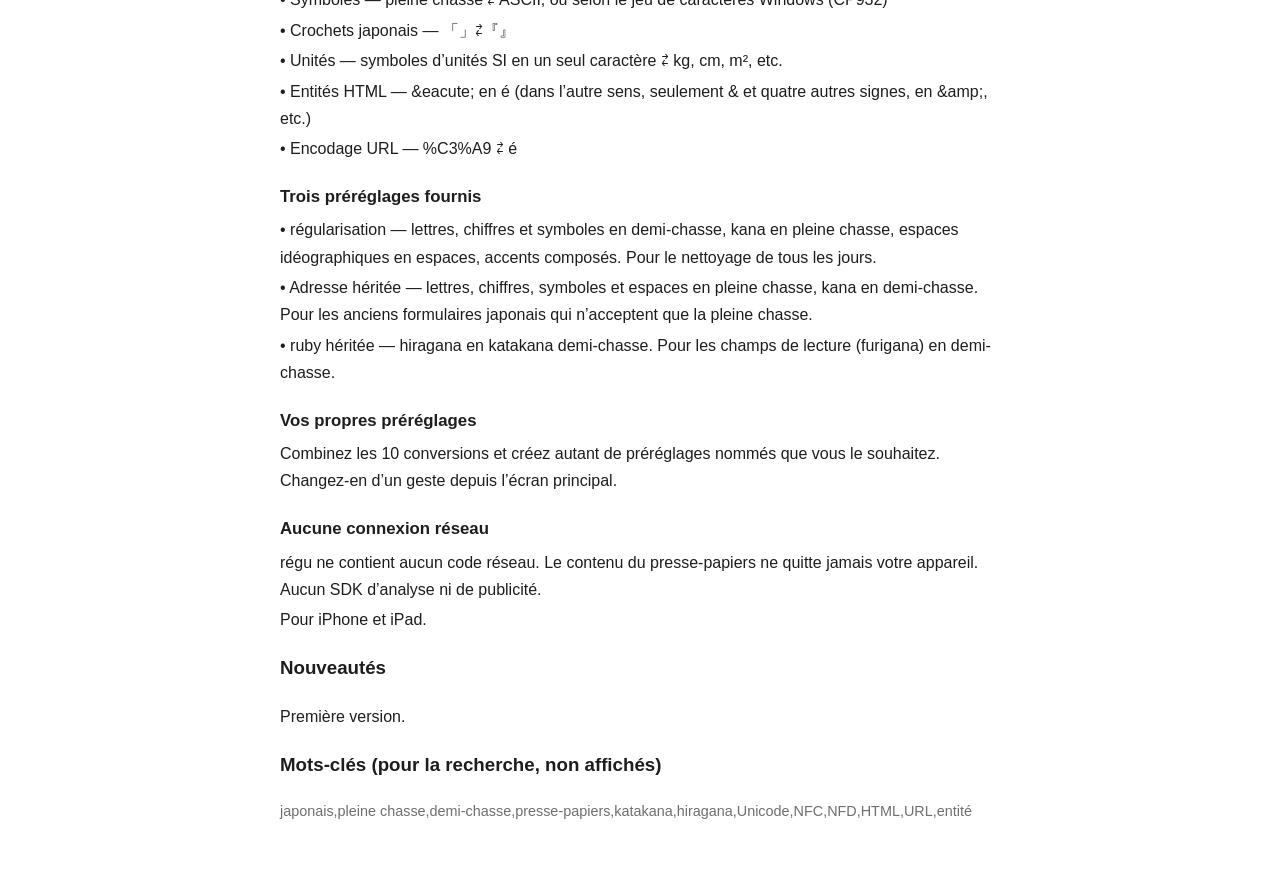
==== commit d9a29030: "docs(appstore): 説明文の HTML エンティティの記述を実装に合わせ、プライバシーポリシーに保存する情報を追記する Co-Authored-By: Claude Opus 5.5 <n" ====
--- a/docs/store-preview/index.html
+++ b/docs/store-preview/index.html
@@ -39,7 +39,7 @@
   <h3>iPhone</h3><div class="gallery"><figure class="iphone"><img src="01-regularisation-iphone.png" alt="régularisation" width="1320" height="2868" loading="lazy"><figcaption>régularisation</figcaption></figure><figure class="iphone"><img src="02-adresse-iphone.png" alt="Adresse héritée" width="1320" height="2868" loading="lazy"><figcaption>Adresse héritée</figcaption></figure><figure class="iphone"><img src="03-ruby-iphone.png" alt="ruby héritée" width="1320" height="2868" loading="lazy"><figcaption>ruby héritée</figcaption></figure><figure class="iphone"><img src="04-presets-iphone.png" alt="プリセットの一覧" width="1320" height="2868" loading="lazy"><figcaption>プリセットの一覧</figcaption></figure><figure class="iphone"><img src="05-editor-iphone.png" alt="プリセットの設定" width="1320" height="2868" loading="lazy"><figcaption>プリセットの設定</figcaption></figure></div>
   <h3>iPad</h3><div class="gallery"><figure class="ipad"><img src="01-regularisation-ipad.png" alt="régularisation" width="2064" height="2752" loading="lazy"><figcaption>régularisation</figcaption></figure><figure class="ipad"><img src="02-adresse-ipad.png" alt="Adresse héritée" width="2064" height="2752" loading="lazy"><figcaption>Adresse héritée</figcaption></figure><figure class="ipad"><img src="03-ruby-ipad.png" alt="ruby héritée" width="2064" height="2752" loading="lazy"><figcaption>ruby héritée</figcaption></figure><figure class="ipad"><img src="04-presets-ipad.png" alt="プリセットの一覧" width="2064" height="2752" loading="lazy"><figcaption>プリセットの一覧</figcaption></figure><figure class="ipad"><img src="05-editor-ipad.png" alt="プリセットの設定" width="2064" height="2752" loading="lazy"><figcaption>プリセットの設定</figcaption></figure></div>
   <div class="promo">コピーして régu を開くだけ。全角の英数字、半角カナ、全角スペース、合成済みでないアクセント、1 文字にまとめた単位記号を、選んだプリセットの規則でそろえ、結果をそのままクリップボードへ戻します。通信は一切しません。</div>
-  <div class="desc"><p>régu(レギュ)は、コピーした文字列を、あらかじめ決めた規則で一度にそろえるアプリです。</p><p>使い方は、文字列をコピーして régu を開くだけ。régu は前面に来るたびにクリップボードを読み、選んでいるプリセットで変換し、結果をクリップボードへ書き戻します。あとは元のアプリに戻って貼り付けるだけです。結果は全選択された状態で表示されるので、確かめてからコピーし直すこともできます。régu 自身が書き戻した文字列を、もう一度変換することはありません。</p><h3>変換できる 10 項目</h3><p>・英数字 — 全角 ⇄ 半角(ASCII)</p><p>・アクセント — 合成済み(NFC)⇄ 分解(NFD)</p><p>・空白 — 全角スペース ⇄ 半角スペース(1 個 / 2 個)</p><p>・カナ — 半角カナ ⇄ 全角カナ</p><p>・ひらがな — ひらがな ⇄ カタカナ、入れ替え</p><p>・記号 — 全角 ⇄ ASCII、Windows の文字コード(CP932)に合わせた変換</p><p>・鉤括弧 — 「」⇄『』</p><p>・単位 — kg や cm を 1 文字にまとめた組文字 ⇄ kg cm m² などの表記</p><p>・HTML エンティティ — &amp;eacute; ⇄ é</p><p>・URL エンティティ — %C3%A9 ⇄ é</p><h3>3 つの既定のプリセット</h3><p>・régularisation — 全角の英数字・記号を半角に、半角カナを全角に、全角スペースを半角に、アクセントを合成済みに。ふだん使いの整形に。</p><p>・Adresse héritée — 英数字・記号・スペースを全角に、カナを半角に。全角しか受け付けない古い入力欄の住所に。</p><p>・ruby héritée — ひらがなを半角カタカナに。半角カナのふりがな欄に。</p><h3>自分のプリセット</h3><p>10 項目を組み合わせて、名前を付けたプリセットをいくつでも作れます。メイン画面のチップから、すぐに切り替えられます。</p><h3>通信しません</h3><p>régu にはネットワーク通信を行なうコードがありません。クリップボードの内容が端末の外へ送られることはありません。解析・広告の SDK も使っていません。</p><p>iPhone と iPad に対応しています。</p></div>
+  <div class="desc"><p>régu(レギュ)は、コピーした文字列を、あらかじめ決めた規則で一度にそろえるアプリです。</p><p>使い方は、文字列をコピーして régu を開くだけ。régu は前面に来るたびにクリップボードを読み、選んでいるプリセットで変換し、結果をクリップボードへ書き戻します。あとは元のアプリに戻って貼り付けるだけです。結果は全選択された状態で表示されるので、確かめてからコピーし直すこともできます。régu 自身が書き戻した文字列を、もう一度変換することはありません。</p><h3>変換できる 10 項目</h3><p>・英数字 — 全角 ⇄ 半角(ASCII)</p><p>・アクセント — 合成済み(NFC)⇄ 分解(NFD)</p><p>・空白 — 全角スペース ⇄ 半角スペース(1 個 / 2 個)</p><p>・カナ — 半角カナ ⇄ 全角カナ</p><p>・ひらがな — ひらがな ⇄ カタカナ、入れ替え</p><p>・記号 — 全角 ⇄ ASCII、Windows の文字コード(CP932)に合わせた変換</p><p>・鉤括弧 — 「」⇄『』</p><p>・単位 — kg や cm を 1 文字にまとめた組文字 ⇄ kg cm m² などの表記</p><p>・HTML エンティティ — &amp;eacute; を é に(逆向きは &amp; や引用符など 5 つの記号だけを &amp;amp; などに)</p><p>・URL エンティティ — %C3%A9 ⇄ é</p><h3>3 つの既定のプリセット</h3><p>・régularisation — 全角の英数字・記号を半角に、半角カナを全角に、全角スペースを半角に、アクセントを合成済みに。ふだん使いの整形に。</p><p>・Adresse héritée — 英数字・記号・スペースを全角に、カナを半角に。全角しか受け付けない古い入力欄の住所に。</p><p>・ruby héritée — ひらがなを半角カタカナに。半角カナのふりがな欄に。</p><h3>自分のプリセット</h3><p>10 項目を組み合わせて、名前を付けたプリセットをいくつでも作れます。メイン画面のチップから、すぐに切り替えられます。</p><h3>通信しません</h3><p>régu にはネットワーク通信を行なうコードがありません。クリップボードの内容が端末の外へ送られることはありません。解析・広告の SDK も使っていません。</p><p>iPhone と iPad に対応しています。</p></div>
   <h3>新機能</h3>
   <p>初回リリースです。</p>
   <h3>キーワード(検索用・ストアには表示されません)</h3>
@@ -58,7 +58,7 @@
   <h3>iPhone</h3><div class="gallery"><figure class="iphone"><img src="01-regularisation-iphone.png" alt="régularisation" width="1320" height="2868" loading="lazy"><figcaption>régularisation</figcaption></figure><figure class="iphone"><img src="02-adresse-iphone.png" alt="Adresse héritée" width="1320" height="2868" loading="lazy"><figcaption>Adresse héritée</figcaption></figure><figure class="iphone"><img src="03-ruby-iphone.png" alt="ruby héritée" width="1320" height="2868" loading="lazy"><figcaption>ruby héritée</figcaption></figure><figure class="iphone"><img src="04-presets-iphone.png" alt="Liste des préréglages" width="1320" height="2868" loading="lazy"><figcaption>Liste des préréglages</figcaption></figure><figure class="iphone"><img src="05-editor-iphone.png" alt="Réglages d’un préréglage" width="1320" height="2868" loading="lazy"><figcaption>Réglages d’un préréglage</figcaption></figure></div>
   <h3>iPad</h3><div class="gallery"><figure class="ipad"><img src="01-regularisation-ipad.png" alt="régularisation" width="2064" height="2752" loading="lazy"><figcaption>régularisation</figcaption></figure><figure class="ipad"><img src="02-adresse-ipad.png" alt="Adresse héritée" width="2064" height="2752" loading="lazy"><figcaption>Adresse héritée</figcaption></figure><figure class="ipad"><img src="03-ruby-ipad.png" alt="ruby héritée" width="2064" height="2752" loading="lazy"><figcaption>ruby héritée</figcaption></figure><figure class="ipad"><img src="04-presets-ipad.png" alt="Liste des préréglages" width="2064" height="2752" loading="lazy"><figcaption>Liste des préréglages</figcaption></figure><figure class="ipad"><img src="05-editor-ipad.png" alt="Réglages d’un préréglage" width="2064" height="2752" loading="lazy"><figcaption>Réglages d’un préréglage</figcaption></figure></div>
   <div class="promo">Copiez, ouvrez régu : pleine chasse, demi-chasse, espaces idéographiques, accents décomposés et unités sont normalisés, et le résultat revient au presse-papiers.</div>
-  <div class="desc"><p>régu remet en ordre, en une seule fois, le texte que vous avez copié, selon des règles choisies à l’avance.</p><p>Copiez un texte, puis ouvrez régu. À chaque passage au premier plan, régu lit le presse-papiers, le convertit avec le préréglage sélectionné et y replace le résultat. Il ne reste qu’à revenir dans l’app d’origine et à coller. Le résultat s’affiche entièrement sélectionné : vous pouvez le vérifier avant de le copier à nouveau. régu ne reconvertit jamais le texte qu’il vient lui-même d’écrire.</p><h3>10 conversions</h3><p>• Lettres et chiffres — pleine chasse ⇄ demi-chasse (ASCII)</p><p>• Accents — composés (NFC) ⇄ décomposés (NFD)</p><p>• Espaces — espace idéographique ⇄ espace (une ou deux)</p><p>• Kana — katakana demi-chasse ⇄ pleine chasse</p><p>• Hiragana — hiragana ⇄ katakana, ou permutation</p><p>• Symboles — pleine chasse ⇄ ASCII, ou selon le jeu de caractères Windows (CP932)</p><p>• Crochets japonais — 「」⇄『』</p><p>• Unités — symboles d’unités SI en un seul caractère ⇄ kg, cm, m², etc.</p><p>• Entités HTML — &amp;eacute; ⇄ é</p><p>• Encodage URL — %C3%A9 ⇄ é</p><h3>Trois préréglages fournis</h3><p>• régularisation — lettres, chiffres et symboles en demi-chasse, kana en pleine chasse, espaces idéographiques en espaces, accents composés. Pour le nettoyage de tous les jours.</p><p>• Adresse héritée — lettres, chiffres, symboles et espaces en pleine chasse, kana en demi-chasse. Pour les anciens formulaires japonais qui n’acceptent que la pleine chasse.</p><p>• ruby héritée — hiragana en katakana demi-chasse. Pour les champs de lecture (furigana) en demi-chasse.</p><h3>Vos propres préréglages</h3><p>Combinez les 10 conversions et créez autant de préréglages nommés que vous le souhaitez. Changez-en d’un geste depuis l’écran principal.</p><h3>Aucune connexion réseau</h3><p>régu ne contient aucun code réseau. Le contenu du presse-papiers ne quitte jamais votre appareil. Aucun SDK d’analyse ni de publicité.</p><p>Pour iPhone et iPad.</p></div>
+  <div class="desc"><p>régu remet en ordre, en une seule fois, le texte que vous avez copié, selon des règles choisies à l’avance.</p><p>Copiez un texte, puis ouvrez régu. À chaque passage au premier plan, régu lit le presse-papiers, le convertit avec le préréglage sélectionné et y replace le résultat. Il ne reste qu’à revenir dans l’app d’origine et à coller. Le résultat s’affiche entièrement sélectionné : vous pouvez le vérifier avant de le copier à nouveau. régu ne reconvertit jamais le texte qu’il vient lui-même d’écrire.</p><h3>10 conversions</h3><p>• Lettres et chiffres — pleine chasse ⇄ demi-chasse (ASCII)</p><p>• Accents — composés (NFC) ⇄ décomposés (NFD)</p><p>• Espaces — espace idéographique ⇄ espace (une ou deux)</p><p>• Kana — katakana demi-chasse ⇄ pleine chasse</p><p>• Hiragana — hiragana ⇄ katakana, ou permutation</p><p>• Symboles — pleine chasse ⇄ ASCII, ou selon le jeu de caractères Windows (CP932)</p><p>• Crochets japonais — 「」⇄『』</p><p>• Unités — symboles d’unités SI en un seul caractère ⇄ kg, cm, m², etc.</p><p>• Entités HTML — &amp;eacute; en é (dans l’autre sens, seulement &amp; et quatre autres signes, en &amp;amp;, etc.)</p><p>• Encodage URL — %C3%A9 ⇄ é</p><h3>Trois préréglages fournis</h3><p>• régularisation — lettres, chiffres et symboles en demi-chasse, kana en pleine chasse, espaces idéographiques en espaces, accents composés. Pour le nettoyage de tous les jours.</p><p>• Adresse héritée — lettres, chiffres, symboles et espaces en pleine chasse, kana en demi-chasse. Pour les anciens formulaires japonais qui n’acceptent que la pleine chasse.</p><p>• ruby héritée — hiragana en katakana demi-chasse. Pour les champs de lecture (furigana) en demi-chasse.</p><h3>Vos propres préréglages</h3><p>Combinez les 10 conversions et créez autant de préréglages nommés que vous le souhaitez. Changez-en d’un geste depuis l’écran principal.</p><h3>Aucune connexion réseau</h3><p>régu ne contient aucun code réseau. Le contenu du presse-papiers ne quitte jamais votre appareil. Aucun SDK d’analyse ni de publicité.</p><p>Pour iPhone et iPad.</p></div>
   <h3>Nouveautés</h3>
   <p>Première version.</p>
   <h3>Mots-clés (pour la recherche, non affichés)</h3>
